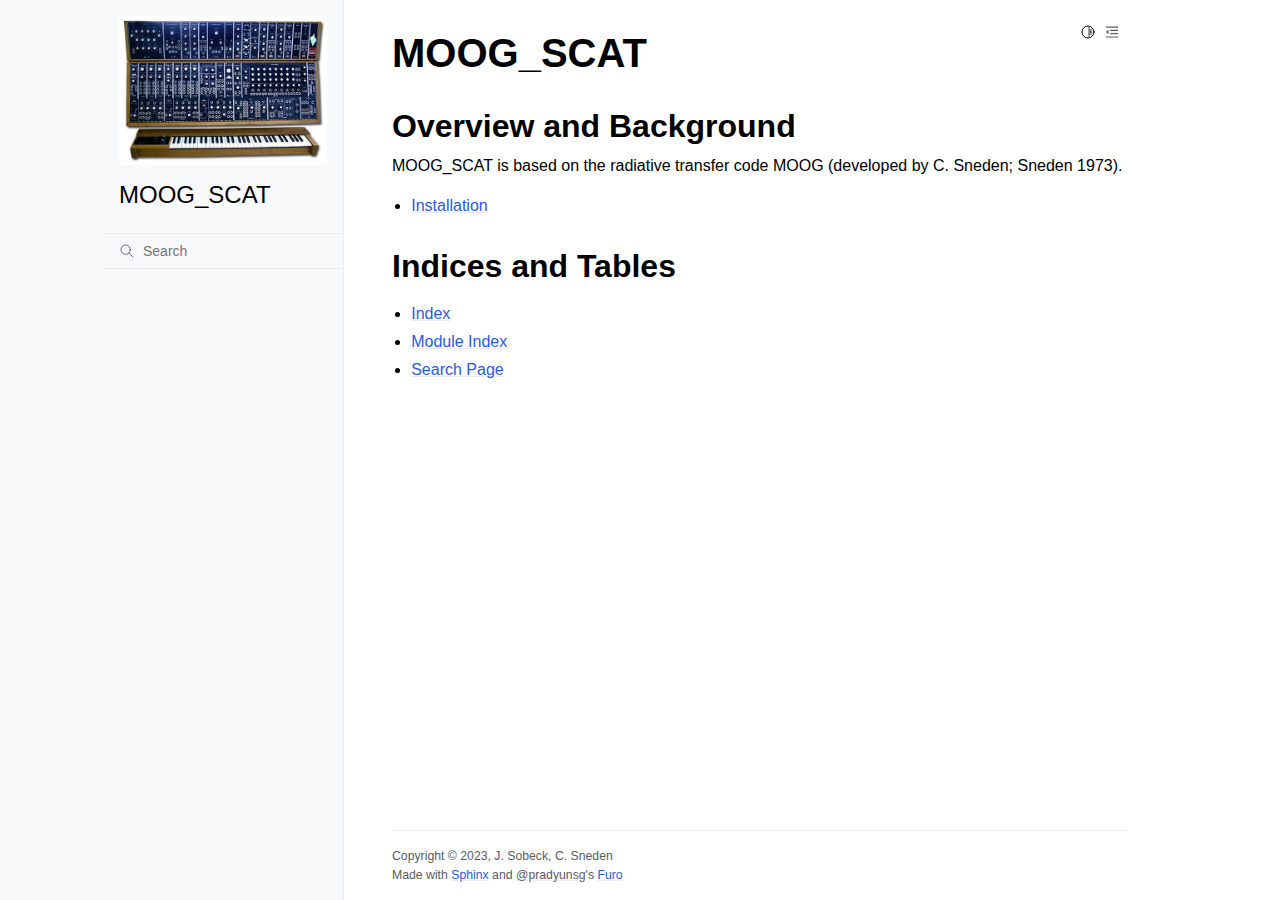
==== docs/_build/html/index.html @ 1efb5474 "upload of initial documentation" ====
<!doctype html>
<html class="no-js" lang="en">
  <head><meta charset="utf-8"/>
    <meta name="viewport" content="width=device-width,initial-scale=1"/>
    <meta name="color-scheme" content="light dark"><meta name="generator" content="Docutils 0.19: https://docutils.sourceforge.io/" />
<link rel="index" title="Index" href="genindex.html" /><link rel="search" title="Search" href="search.html" />

    <link rel="shortcut icon" href="_static/favicon_moog.ico"/><!-- Generated with Sphinx 7.0.1 and Furo 2023.05.20 -->
        <title>MOOG_SCAT</title>
      <link rel="stylesheet" type="text/css" href="_static/pygments.css" />
    <link rel="stylesheet" type="text/css" href="_static/styles/furo.css?digest=e6660623a769aa55fea372102b9bf3151b292993" />
    <link rel="stylesheet" type="text/css" href="_static/styles/furo-extensions.css?digest=30d1aed668e5c3a91c3e3bf6a60b675221979f0e" />
    
    


<style>
  body {
    --color-code-background: #eeffcc;
  --color-code-foreground: black;
  
  }
  @media not print {
    body[data-theme="dark"] {
      --color-code-background: #202020;
  --color-code-foreground: #d0d0d0;
  
    }
    @media (prefers-color-scheme: dark) {
      body:not([data-theme="light"]) {
        --color-code-background: #202020;
  --color-code-foreground: #d0d0d0;
  
      }
    }
  }
</style></head>
  <body>
    
    <script>
      document.body.dataset.theme = localStorage.getItem("theme") || "auto";
    </script>
    

<svg xmlns="http://www.w3.org/2000/svg" style="display: none;">
  <symbol id="svg-toc" viewBox="0 0 24 24">
    <title>Contents</title>
    <svg stroke="currentColor" fill="currentColor" stroke-width="0" viewBox="0 0 1024 1024">
      <path d="M408 442h480c4.4 0 8-3.6 8-8v-56c0-4.4-3.6-8-8-8H408c-4.4 0-8 3.6-8 8v56c0 4.4 3.6 8 8 8zm-8 204c0 4.4 3.6 8 8 8h480c4.4 0 8-3.6 8-8v-56c0-4.4-3.6-8-8-8H408c-4.4 0-8 3.6-8 8v56zm504-486H120c-4.4 0-8 3.6-8 8v56c0 4.4 3.6 8 8 8h784c4.4 0 8-3.6 8-8v-56c0-4.4-3.6-8-8-8zm0 632H120c-4.4 0-8 3.6-8 8v56c0 4.4 3.6 8 8 8h784c4.4 0 8-3.6 8-8v-56c0-4.4-3.6-8-8-8zM115.4 518.9L271.7 642c5.8 4.6 14.4.5 14.4-6.9V388.9c0-7.4-8.5-11.5-14.4-6.9L115.4 505.1a8.74 8.74 0 0 0 0 13.8z"/>
    </svg>
  </symbol>
  <symbol id="svg-menu" viewBox="0 0 24 24">
    <title>Menu</title>
    <svg xmlns="http://www.w3.org/2000/svg" viewBox="0 0 24 24" fill="none" stroke="currentColor"
      stroke-width="2" stroke-linecap="round" stroke-linejoin="round" class="feather-menu">
      <line x1="3" y1="12" x2="21" y2="12"></line>
      <line x1="3" y1="6" x2="21" y2="6"></line>
      <line x1="3" y1="18" x2="21" y2="18"></line>
    </svg>
  </symbol>
  <symbol id="svg-arrow-right" viewBox="0 0 24 24">
    <title>Expand</title>
    <svg xmlns="http://www.w3.org/2000/svg" viewBox="0 0 24 24" fill="none" stroke="currentColor"
      stroke-width="2" stroke-linecap="round" stroke-linejoin="round" class="feather-chevron-right">
      <polyline points="9 18 15 12 9 6"></polyline>
    </svg>
  </symbol>
  <symbol id="svg-sun" viewBox="0 0 24 24">
    <title>Light mode</title>
    <svg xmlns="http://www.w3.org/2000/svg" viewBox="0 0 24 24" fill="none" stroke="currentColor"
      stroke-width="1.5" stroke-linecap="round" stroke-linejoin="round" class="feather-sun">
      <circle cx="12" cy="12" r="5"></circle>
      <line x1="12" y1="1" x2="12" y2="3"></line>
      <line x1="12" y1="21" x2="12" y2="23"></line>
      <line x1="4.22" y1="4.22" x2="5.64" y2="5.64"></line>
      <line x1="18.36" y1="18.36" x2="19.78" y2="19.78"></line>
      <line x1="1" y1="12" x2="3" y2="12"></line>
      <line x1="21" y1="12" x2="23" y2="12"></line>
      <line x1="4.22" y1="19.78" x2="5.64" y2="18.36"></line>
      <line x1="18.36" y1="5.64" x2="19.78" y2="4.22"></line>
    </svg>
  </symbol>
  <symbol id="svg-moon" viewBox="0 0 24 24">
    <title>Dark mode</title>
    <svg xmlns="http://www.w3.org/2000/svg" viewBox="0 0 24 24" fill="none" stroke="currentColor"
      stroke-width="1.5" stroke-linecap="round" stroke-linejoin="round" class="icon-tabler-moon">
      <path stroke="none" d="M0 0h24v24H0z" fill="none" />
      <path d="M12 3c.132 0 .263 0 .393 0a7.5 7.5 0 0 0 7.92 12.446a9 9 0 1 1 -8.313 -12.454z" />
    </svg>
  </symbol>
  <symbol id="svg-sun-half" viewBox="0 0 24 24">
    <title>Auto light/dark mode</title>
    <svg xmlns="http://www.w3.org/2000/svg" viewBox="0 0 24 24" fill="none" stroke="currentColor"
      stroke-width="1.5" stroke-linecap="round" stroke-linejoin="round" class="icon-tabler-shadow">
      <path stroke="none" d="M0 0h24v24H0z" fill="none"/>
      <circle cx="12" cy="12" r="9" />
      <path d="M13 12h5" />
      <path d="M13 15h4" />
      <path d="M13 18h1" />
      <path d="M13 9h4" />
      <path d="M13 6h1" />
    </svg>
  </symbol>
</svg>

<input type="checkbox" class="sidebar-toggle" name="__navigation" id="__navigation">
<input type="checkbox" class="sidebar-toggle" name="__toc" id="__toc">
<label class="overlay sidebar-overlay" for="__navigation">
  <div class="visually-hidden">Hide navigation sidebar</div>
</label>
<label class="overlay toc-overlay" for="__toc">
  <div class="visually-hidden">Hide table of contents sidebar</div>
</label>



<div class="page">
  <header class="mobile-header">
    <div class="header-left">
      <label class="nav-overlay-icon" for="__navigation">
        <div class="visually-hidden">Toggle site navigation sidebar</div>
        <i class="icon"><svg><use href="#svg-menu"></use></svg></i>
      </label>
    </div>
    <div class="header-center">
      <a href="#"><div class="brand">MOOG_SCAT</div></a>
    </div>
    <div class="header-right">
      <div class="theme-toggle-container theme-toggle-header">
        <button class="theme-toggle">
          <div class="visually-hidden">Toggle Light / Dark / Auto color theme</div>
          <svg class="theme-icon-when-auto"><use href="#svg-sun-half"></use></svg>
          <svg class="theme-icon-when-dark"><use href="#svg-moon"></use></svg>
          <svg class="theme-icon-when-light"><use href="#svg-sun"></use></svg>
        </button>
      </div>
      <label class="toc-overlay-icon toc-header-icon" for="__toc">
        <div class="visually-hidden">Toggle table of contents sidebar</div>
        <i class="icon"><svg><use href="#svg-toc"></use></svg></i>
      </label>
    </div>
  </header>
  <aside class="sidebar-drawer">
    <div class="sidebar-container">
      
      <div class="sidebar-sticky"><a class="sidebar-brand" href="#">
  
  <div class="sidebar-logo-container">
    <img class="sidebar-logo" src="_static/moog_image.png" alt="Logo"/>
  </div>
  
  <span class="sidebar-brand-text">MOOG_SCAT</span>
  
</a><form class="sidebar-search-container" method="get" action="search.html" role="search">
  <input class="sidebar-search" placeholder="Search" name="q" aria-label="Search">
  <input type="hidden" name="check_keywords" value="yes">
  <input type="hidden" name="area" value="default">
</form>
<div id="searchbox"></div><div class="sidebar-scroll"><div class="sidebar-tree">
  
</div>
</div>

      </div>
      
    </div>
  </aside>
  <div class="main">
    <div class="content">
      <div class="article-container">
        <a href="#" class="back-to-top muted-link">
          <svg xmlns="http://www.w3.org/2000/svg" viewBox="0 0 24 24">
            <path d="M13 20h-2V8l-5.5 5.5-1.42-1.42L12 4.16l7.92 7.92-1.42 1.42L13 8v12z"></path>
          </svg>
          <span>Back to top</span>
        </a>
        <div class="content-icon-container">
          
<div class="theme-toggle-container theme-toggle-content">
            <button class="theme-toggle">
              <div class="visually-hidden">Toggle Light / Dark / Auto color theme</div>
              <svg class="theme-icon-when-auto"><use href="#svg-sun-half"></use></svg>
              <svg class="theme-icon-when-dark"><use href="#svg-moon"></use></svg>
              <svg class="theme-icon-when-light"><use href="#svg-sun"></use></svg>
            </button>
          </div>
          <label class="toc-overlay-icon toc-content-icon" for="__toc">
            <div class="visually-hidden">Toggle table of contents sidebar</div>
            <i class="icon"><svg><use href="#svg-toc"></use></svg></i>
          </label>
        </div>
        <article role="main">
          <section id="moog-scat">
<h1>MOOG_SCAT<a class="headerlink" href="#moog-scat" title="Permalink to this heading">#</a></h1>
<section id="overview-and-background">
<h2>Overview and Background<a class="headerlink" href="#overview-and-background" title="Permalink to this heading">#</a></h2>
<p>MOOG_SCAT is based on the radiative transfer code MOOG (developed by C. Sneden; Sneden 1973).</p>
<ul class="simple">
<li><p><a class="reference external" href="installation.html">Installation</a></p></li>
</ul>
<div class="toctree-wrapper compound">
</div>
</section>
<section id="indices-and-tables">
<h2>Indices and Tables<a class="headerlink" href="#indices-and-tables" title="Permalink to this heading">#</a></h2>
<ul class="simple">
<li><p><a class="reference internal" href="genindex.html"><span class="std std-ref">Index</span></a></p></li>
<li><p><a class="reference internal" href="py-modindex.html"><span class="std std-ref">Module Index</span></a></p></li>
<li><p><a class="reference internal" href="search.html"><span class="std std-ref">Search Page</span></a></p></li>
</ul>
</section>
</section>

        </article>
      </div>
      <footer>
        
        <div class="related-pages">
          
          
        </div>
        <div class="bottom-of-page">
          <div class="left-details">
            <div class="copyright">
                Copyright &#169; 2023, J. Sobeck, C. Sneden
            </div>
            Made with <a href="https://www.sphinx-doc.org/">Sphinx</a> and <a class="muted-link" href="https://pradyunsg.me">@pradyunsg</a>'s
            
            <a href="https://github.com/pradyunsg/furo">Furo</a>
            
          </div>
          <div class="right-details">
            
          </div>
        </div>
        
      </footer>
    </div>
    <aside class="toc-drawer">
      
      
      <div class="toc-sticky toc-scroll">
        <div class="toc-title-container">
          <span class="toc-title">
            On this page
          </span>
        </div>
        <div class="toc-tree-container">
          <div class="toc-tree">
            <ul>
<li><a class="reference internal" href="#">MOOG_SCAT</a><ul>
<li><a class="reference internal" href="#overview-and-background">Overview and Background</a></li>
<li><a class="reference internal" href="#indices-and-tables">Indices and Tables</a></li>
</ul>
</li>
</ul>

          </div>
        </div>
      </div>
      
      
    </aside>
  </div>
</div><script data-url_root="./" id="documentation_options" src="_static/documentation_options.js"></script>
    <script src="_static/doctools.js"></script>
    <script src="_static/sphinx_highlight.js"></script>
    <script src="_static/scripts/furo.js"></script>
    </body>
</html>
---- docs/_build/html/_static/pygments.css ----
.highlight pre { line-height: 125%; }
.highlight td.linenos .normal { color: inherit; background-color: transparent; padding-left: 5px; padding-right: 5px; }
.highlight span.linenos { color: inherit; background-color: transparent; padding-left: 5px; padding-right: 5px; }
.highlight td.linenos .special { color: #000000; background-color: #ffffc0; padding-left: 5px; padding-right: 5px; }
.highlight span.linenos.special { color: #000000; background-color: #ffffc0; padding-left: 5px; padding-right: 5px; }
.highlight .hll { background-color: #ffffcc }
.highlight { background: #eeffcc; }
.highlight .c { color: #408090; font-style: italic } /* Comment */
.highlight .err { border: 1px solid #FF0000 } /* Error */
.highlight .k { color: #007020; font-weight: bold } /* Keyword */
.highlight .o { color: #666666 } /* Operator */
.highlight .ch { color: #408090; font-style: italic } /* Comment.Hashbang */
.highlight .cm { color: #408090; font-style: italic } /* Comment.Multiline */
.highlight .cp { color: #007020 } /* Comment.Preproc */
.highlight .cpf { color: #408090; font-style: italic } /* Comment.PreprocFile */
.highlight .c1 { color: #408090; font-style: italic } /* Comment.Single */
.highlight .cs { color: #408090; background-color: #fff0f0 } /* Comment.Special */
.highlight .gd { color: #A00000 } /* Generic.Deleted */
.highlight .ge { font-style: italic } /* Generic.Emph */
.highlight .gr { color: #FF0000 } /* Generic.Error */
.highlight .gh { color: #000080; font-weight: bold } /* Generic.Heading */
.highlight .gi { color: #00A000 } /* Generic.Inserted */
.highlight .go { color: #333333 } /* Generic.Output */
.highlight .gp { color: #c65d09; font-weight: bold } /* Generic.Prompt */
.highlight .gs { font-weight: bold } /* Generic.Strong */
.highlight .gu { color: #800080; font-weight: bold } /* Generic.Subheading */
.highlight .gt { color: #0044DD } /* Generic.Traceback */
.highlight .kc { color: #007020; font-weight: bold } /* Keyword.Constant */
.highlight .kd { color: #007020; font-weight: bold } /* Keyword.Declaration */
.highlight .kn { color: #007020; font-weight: bold } /* Keyword.Namespace */
.highlight .kp { color: #007020 } /* Keyword.Pseudo */
.highlight .kr { color: #007020; font-weight: bold } /* Keyword.Reserved */
.highlight .kt { color: #902000 } /* Keyword.Type */
.highlight .m { color: #208050 } /* Literal.Number */
.highlight .s { color: #4070a0 } /* Literal.String */
.highlight .na { color: #4070a0 } /* Name.Attribute */
.highlight .nb { color: #007020 } /* Name.Builtin */
.highlight .nc { color: #0e84b5; font-weight: bold } /* Name.Class */
.highlight .no { color: #60add5 } /* Name.Constant */
.highlight .nd { color: #555555; font-weight: bold } /* Name.Decorator */
.highlight .ni { color: #d55537; font-weight: bold } /* Name.Entity */
.highlight .ne { color: #007020 } /* Name.Exception */
.highlight .nf { color: #06287e } /* Name.Function */
.highlight .nl { color: #002070; font-weight: bold } /* Name.Label */
.highlight .nn { color: #0e84b5; font-weight: bold } /* Name.Namespace */
.highlight .nt { color: #062873; font-weight: bold } /* Name.Tag */
.highlight .nv { color: #bb60d5 } /* Name.Variable */
.highlight .ow { color: #007020; font-weight: bold } /* Operator.Word */
.highlight .w { color: #bbbbbb } /* Text.Whitespace */
.highlight .mb { color: #208050 } /* Literal.Number.Bin */
.highlight .mf { color: #208050 } /* Literal.Number.Float */
.highlight .mh { color: #208050 } /* Literal.Number.Hex */
.highlight .mi { color: #208050 } /* Literal.Number.Integer */
.highlight .mo { color: #208050 } /* Literal.Number.Oct */
.highlight .sa { color: #4070a0 } /* Literal.String.Affix */
.highlight .sb { color: #4070a0 } /* Literal.String.Backtick */
.highlight .sc { color: #4070a0 } /* Literal.String.Char */
.highlight .dl { color: #4070a0 } /* Literal.String.Delimiter */
.highlight .sd { color: #4070a0; font-style: italic } /* Literal.String.Doc */
.highlight .s2 { color: #4070a0 } /* Literal.String.Double */
.highlight .se { color: #4070a0; font-weight: bold } /* Literal.String.Escape */
.highlight .sh { color: #4070a0 } /* Literal.String.Heredoc */
.highlight .si { color: #70a0d0; font-style: italic } /* Literal.String.Interpol */
.highlight .sx { color: #c65d09 } /* Literal.String.Other */
.highlight .sr { color: #235388 } /* Literal.String.Regex */
.highlight .s1 { color: #4070a0 } /* Literal.String.Single */
.highlight .ss { color: #517918 } /* Literal.String.Symbol */
.highlight .bp { color: #007020 } /* Name.Builtin.Pseudo */
.highlight .fm { color: #06287e } /* Name.Function.Magic */
.highlight .vc { color: #bb60d5 } /* Name.Variable.Class */
.highlight .vg { color: #bb60d5 } /* Name.Variable.Global */
.highlight .vi { color: #bb60d5 } /* Name.Variable.Instance */
.highlight .vm { color: #bb60d5 } /* Name.Variable.Magic */
.highlight .il { color: #208050 } /* Literal.Number.Integer.Long */
@media not print {
body[data-theme="dark"] .highlight pre { line-height: 125%; }
body[data-theme="dark"] .highlight td.linenos .normal { color: #aaaaaa; background-color: transparent; padding-left: 5px; padding-right: 5px; }
body[data-theme="dark"] .highlight span.linenos { color: #aaaaaa; background-color: transparent; padding-left: 5px; padding-right: 5px; }
body[data-theme="dark"] .highlight td.linenos .special { color: #000000; background-color: #ffffc0; padding-left: 5px; padding-right: 5px; }
body[data-theme="dark"] .highlight span.linenos.special { color: #000000; background-color: #ffffc0; padding-left: 5px; padding-right: 5px; }
body[data-theme="dark"] .highlight .hll { background-color: #404040 }
body[data-theme="dark"] .highlight { background: #202020; color: #d0d0d0 }
body[data-theme="dark"] .highlight .c { color: #ababab; font-style: italic } /* Comment */
body[data-theme="dark"] .highlight .err { color: #a61717; background-color: #e3d2d2 } /* Error */
body[data-theme="dark"] .highlight .esc { color: #d0d0d0 } /* Escape */
body[data-theme="dark"] .highlight .g { color: #d0d0d0 } /* Generic */
body[data-theme="dark"] .highlight .k { color: #6ebf26; font-weight: bold } /* Keyword */
body[data-theme="dark"] .highlight .l { color: #d0d0d0 } /* Literal */
body[data-theme="dark"] .highlight .n { color: #d0d0d0 } /* Name */
body[data-theme="dark"] .highlight .o { color: #d0d0d0 } /* Operator */
body[data-theme="dark"] .highlight .x { color: #d0d0d0 } /* Other */
body[data-theme="dark"] .highlight .p { color: #d0d0d0 } /* Punctuation */
body[data-theme="dark"] .highlight .ch { color: #ababab; font-style: italic } /* Comment.Hashbang */
body[data-theme="dark"] .highlight .cm { color: #ababab; font-style: italic } /* Comment.Multiline */
body[data-theme="dark"] .highlight .cp { color: #ff3a3a; font-weight: bold } /* Comment.Preproc */
body[data-theme="dark"] .highlight .cpf { color: #ababab; font-style: italic } /* Comment.PreprocFile */
body[data-theme="dark"] .highlight .c1 { color: #ababab; font-style: italic } /* Comment.Single */
body[data-theme="dark"] .highlight .cs { color: #e50808; font-weight: bold; background-color: #520000 } /* Comment.Special */
body[data-theme="dark"] .highlight .gd { color: #d22323 } /* Generic.Deleted */
body[data-theme="dark"] .highlight .ge { color: #d0d0d0; font-style: italic } /* Generic.Emph */
body[data-theme="dark"] .highlight .gr { color: #d22323 } /* Generic.Error */
body[data-theme="dark"] .highlight .gh { color: #ffffff; font-weight: bold } /* Generic.Heading */
body[data-theme="dark"] .highlight .gi { color: #589819 } /* Generic.Inserted */
body[data-theme="dark"] .highlight .go { color: #cccccc } /* Generic.Output */
body[data-theme="dark"] .highlight .gp { color: #aaaaaa } /* Generic.Prompt */
body[data-theme="dark"] .highlight .gs { color: #d0d0d0; font-weight: bold } /* Generic.Strong */
body[data-theme="dark"] .highlight .gu { color: #ffffff; text-decoration: underline } /* Generic.Subheading */
body[data-theme="dark"] .highlight .gt { color: #d22323 } /* Generic.Traceback */
body[data-theme="dark"] .highlight .kc { color: #6ebf26; font-weight: bold } /* Keyword.Constant */
body[data-theme="dark"] .highlight .kd { color: #6ebf26; font-weight: bold } /* Keyword.Declaration */
body[data-theme="dark"] .highlight .kn { color: #6ebf26; font-weight: bold } /* Keyword.Namespace */
body[data-theme="dark"] .highlight .kp { color: #6ebf26 } /* Keyword.Pseudo */
body[data-theme="dark"] .highlight .kr { color: #6ebf26; font-weight: bold } /* Keyword.Reserved */
body[data-theme="dark"] .highlight .kt { color: #6ebf26; font-weight: bold } /* Keyword.Type */
body[data-theme="dark"] .highlight .ld { color: #d0d0d0 } /* Literal.Date */
body[data-theme="dark"] .highlight .m { color: #51b2fd } /* Literal.Number */
body[data-theme="dark"] .highlight .s { color: #ed9d13 } /* Literal.String */
body[data-theme="dark"] .highlight .na { color: #bbbbbb } /* Name.Attribute */
body[data-theme="dark"] .highlight .nb { color: #2fbccd } /* Name.Builtin */
body[data-theme="dark"] .highlight .nc { color: #71adff; text-decoration: underline } /* Name.Class */
body[data-theme="dark"] .highlight .no { color: #40ffff } /* Name.Constant */
body[data-theme="dark"] .highlight .nd { color: #ffa500 } /* Name.Decorator */
body[data-theme="dark"] .highlight .ni { color: #d0d0d0 } /* Name.Entity */
body[data-theme="dark"] .highlight .ne { color: #bbbbbb } /* Name.Exception */
body[data-theme="dark"] .highlight .nf { color: #71adff } /* Name.Function */
body[data-theme="dark"] .highlight .nl { color: #d0d0d0 } /* Name.Label */
body[data-theme="dark"] .highlight .nn { color: #71adff; text-decoration: underline } /* Name.Namespace */
body[data-theme="dark"] .highlight .nx { color: #d0d0d0 } /* Name.Other */
body[data-theme="dark"] .highlight .py { color: #d0d0d0 } /* Name.Property */
body[data-theme="dark"] .highlight .nt { color: #6ebf26; font-weight: bold } /* Name.Tag */
body[data-theme="dark"] .highlight .nv { color: #40ffff } /* Name.Variable */
body[data-theme="dark"] .highlight .ow { color: #6ebf26; font-weight: bold } /* Operator.Word */
body[data-theme="dark"] .highlight .pm { color: #d0d0d0 } /* Punctuation.Marker */
body[data-theme="dark"] .highlight .w { color: #666666 } /* Text.Whitespace */
body[data-theme="dark"] .highlight .mb { color: #51b2fd } /* Literal.Number.Bin */
body[data-theme="dark"] .highlight .mf { color: #51b2fd } /* Literal.Number.Float */
body[data-theme="dark"] .highlight .mh { color: #51b2fd } /* Literal.Number.Hex */
body[data-theme="dark"] .highlight .mi { color: #51b2fd } /* Literal.Number.Integer */
body[data-theme="dark"] .highlight .mo { color: #51b2fd } /* Literal.Number.Oct */
body[data-theme="dark"] .highlight .sa { color: #ed9d13 } /* Literal.String.Affix */
body[data-theme="dark"] .highlight .sb { color: #ed9d13 } /* Literal.String.Backtick */
body[data-theme="dark"] .highlight .sc { color: #ed9d13 } /* Literal.String.Char */
body[data-theme="dark"] .highlight .dl { color: #ed9d13 } /* Literal.String.Delimiter */
body[data-theme="dark"] .highlight .sd { color: #ed9d13 } /* Literal.String.Doc */
body[data-theme="dark"] .highlight .s2 { color: #ed9d13 } /* Literal.String.Double */
body[data-theme="dark"] .highlight .se { color: #ed9d13 } /* Literal.String.Escape */
body[data-theme="dark"] .highlight .sh { color: #ed9d13 } /* Literal.String.Heredoc */
body[data-theme="dark"] .highlight .si { color: #ed9d13 } /* Literal.String.Interpol */
body[data-theme="dark"] .highlight .sx { color: #ffa500 } /* Literal.String.Other */
body[data-theme="dark"] .highlight .sr { color: #ed9d13 } /* Literal.String.Regex */
body[data-theme="dark"] .highlight .s1 { color: #ed9d13 } /* Literal.String.Single */
body[data-theme="dark"] .highlight .ss { color: #ed9d13 } /* Literal.String.Symbol */
body[data-theme="dark"] .highlight .bp { color: #2fbccd } /* Name.Builtin.Pseudo */
body[data-theme="dark"] .highlight .fm { color: #71adff } /* Name.Function.Magic */
body[data-theme="dark"] .highlight .vc { color: #40ffff } /* Name.Variable.Class */
body[data-theme="dark"] .highlight .vg { color: #40ffff } /* Name.Variable.Global */
body[data-theme="dark"] .highlight .vi { color: #40ffff } /* Name.Variable.Instance */
body[data-theme="dark"] .highlight .vm { color: #40ffff } /* Name.Variable.Magic */
body[data-theme="dark"] .highlight .il { color: #51b2fd } /* Literal.Number.Integer.Long */
@media (prefers-color-scheme: dark) {
body:not([data-theme="light"]) .highlight pre { line-height: 125%; }
body:not([data-theme="light"]) .highlight td.linenos .normal { color: #aaaaaa; background-color: transparent; padding-left: 5px; padding-right: 5px; }
body:not([data-theme="light"]) .highlight span.linenos { color: #aaaaaa; background-color: transparent; padding-left: 5px; padding-right: 5px; }
body:not([data-theme="light"]) .highlight td.linenos .special { color: #000000; background-color: #ffffc0; padding-left: 5px; padding-right: 5px; }
body:not([data-theme="light"]) .highlight span.linenos.special { color: #000000; background-color: #ffffc0; padding-left: 5px; padding-right: 5px; }
body:not([data-theme="light"]) .highlight .hll { background-color: #404040 }
body:not([data-theme="light"]) .highlight { background: #202020; color: #d0d0d0 }
body:not([data-theme="light"]) .highlight .c { color: #ababab; font-style: italic } /* Comment */
body:not([data-theme="light"]) .highlight .err { color: #a61717; background-color: #e3d2d2 } /* Error */
body:not([data-theme="light"]) .highlight .esc { color: #d0d0d0 } /* Escape */
body:not([data-theme="light"]) .highlight .g { color: #d0d0d0 } /* Generic */
body:not([data-theme="light"]) .highlight .k { color: #6ebf26; font-weight: bold } /* Keyword */
body:not([data-theme="light"]) .highlight .l { color: #d0d0d0 } /* Literal */
body:not([data-theme="light"]) .highlight .n { color: #d0d0d0 } /* Name */
body:not([data-theme="light"]) .highlight .o { color: #d0d0d0 } /* Operator */
body:not([data-theme="light"]) .highlight .x { color: #d0d0d0 } /* Other */
body:not([data-theme="light"]) .highlight .p { color: #d0d0d0 } /* Punctuation */
body:not([data-theme="light"]) .highlight .ch { color: #ababab; font-style: italic } /* Comment.Hashbang */
body:not([data-theme="light"]) .highlight .cm { color: #ababab; font-style: italic } /* Comment.Multiline */
body:not([data-theme="light"]) .highlight .cp { color: #ff3a3a; font-weight: bold } /* Comment.Preproc */
body:not([data-theme="light"]) .highlight .cpf { color: #ababab; font-style: italic } /* Comment.PreprocFile */
body:not([data-theme="light"]) .highlight .c1 { color: #ababab; font-style: italic } /* Comment.Single */
body:not([data-theme="light"]) .highlight .cs { color: #e50808; font-weight: bold; background-color: #520000 } /* Comment.Special */
body:not([data-theme="light"]) .highlight .gd { color: #d22323 } /* Generic.Deleted */
body:not([data-theme="light"]) .highlight .ge { color: #d0d0d0; font-style: italic } /* Generic.Emph */
body:not([data-theme="light"]) .highlight .gr { color: #d22323 } /* Generic.Error */
body:not([data-theme="light"]) .highlight .gh { color: #ffffff; font-weight: bold } /* Generic.Heading */
body:not([data-theme="light"]) .highlight .gi { color: #589819 } /* Generic.Inserted */
body:not([data-theme="light"]) .highlight .go { color: #cccccc } /* Generic.Output */
body:not([data-theme="light"]) .highlight .gp { color: #aaaaaa } /* Generic.Prompt */
body:not([data-theme="light"]) .highlight .gs { color: #d0d0d0; font-weight: bold } /* Generic.Strong */
body:not([data-theme="light"]) .highlight .gu { color: #ffffff; text-decoration: underline } /* Generic.Subheading */
body:not([data-theme="light"]) .highlight .gt { color: #d22323 } /* Generic.Traceback */
body:not([data-theme="light"]) .highlight .kc { color: #6ebf26; font-weight: bold } /* Keyword.Constant */
body:not([data-theme="light"]) .highlight .kd { color: #6ebf26; font-weight: bold } /* Keyword.Declaration */
body:not([data-theme="light"]) .highlight .kn { color: #6ebf26; font-weight: bold } /* Keyword.Namespace */
body:not([data-theme="light"]) .highlight .kp { color: #6ebf26 } /* Keyword.Pseudo */
body:not([data-theme="light"]) .highlight .kr { color: #6ebf26; font-weight: bold } /* Keyword.Reserved */
body:not([data-theme="light"]) .highlight .kt { color: #6ebf26; font-weight: bold } /* Keyword.Type */
body:not([data-theme="light"]) .highlight .ld { color: #d0d0d0 } /* Literal.Date */
body:not([data-theme="light"]) .highlight .m { color: #51b2fd } /* Literal.Number */
body:not([data-theme="light"]) .highlight .s { color: #ed9d13 } /* Literal.String */
body:not([data-theme="light"]) .highlight .na { color: #bbbbbb } /* Name.Attribute */
body:not([data-theme="light"]) .highlight .nb { color: #2fbccd } /* Name.Builtin */
body:not([data-theme="light"]) .highlight .nc { color: #71adff; text-decoration: underline } /* Name.Class */
body:not([data-theme="light"]) .highlight .no { color: #40ffff } /* Name.Constant */
body:not([data-theme="light"]) .highlight .nd { color: #ffa500 } /* Name.Decorator */
body:not([data-theme="light"]) .highlight .ni { color: #d0d0d0 } /* Name.Entity */
body:not([data-theme="light"]) .highlight .ne { color: #bbbbbb } /* Name.Exception */
body:not([data-theme="light"]) .highlight .nf { color: #71adff } /* Name.Function */
body:not([data-theme="light"]) .highlight .nl { color: #d0d0d0 } /* Name.Label */
body:not([data-theme="light"]) .highlight .nn { color: #71adff; text-decoration: underline } /* Name.Namespace */
body:not([data-theme="light"]) .highlight .nx { color: #d0d0d0 } /* Name.Other */
body:not([data-theme="light"]) .highlight .py { color: #d0d0d0 } /* Name.Property */
body:not([data-theme="light"]) .highlight .nt { color: #6ebf26; font-weight: bold } /* Name.Tag */
body:not([data-theme="light"]) .highlight .nv { color: #40ffff } /* Name.Variable */
body:not([data-theme="light"]) .highlight .ow { color: #6ebf26; font-weight: bold } /* Operator.Word */
body:not([data-theme="light"]) .highlight .pm { color: #d0d0d0 } /* Punctuation.Marker */
body:not([data-theme="light"]) .highlight .w { color: #666666 } /* Text.Whitespace */
body:not([data-theme="light"]) .highlight .mb { color: #51b2fd } /* Literal.Number.Bin */
body:not([data-theme="light"]) .highlight .mf { color: #51b2fd } /* Literal.Number.Float */
body:not([data-theme="light"]) .highlight .mh { color: #51b2fd } /* Literal.Number.Hex */
body:not([data-theme="light"]) .highlight .mi { color: #51b2fd } /* Literal.Number.Integer */
body:not([data-theme="light"]) .highlight .mo { color: #51b2fd } /* Literal.Number.Oct */
body:not([data-theme="light"]) .highlight .sa { color: #ed9d13 } /* Literal.String.Affix */
body:not([data-theme="light"]) .highlight .sb { color: #ed9d13 } /* Literal.String.Backtick */
body:not([data-theme="light"]) .highlight .sc { color: #ed9d13 } /* Literal.String.Char */
body:not([data-theme="light"]) .highlight .dl { color: #ed9d13 } /* Literal.String.Delimiter */
body:not([data-theme="light"]) .highlight .sd { color: #ed9d13 } /* Literal.String.Doc */
body:not([data-theme="light"]) .highlight .s2 { color: #ed9d13 } /* Literal.String.Double */
body:not([data-theme="light"]) .highlight .se { color: #ed9d13 } /* Literal.String.Escape */
body:not([data-theme="light"]) .highlight .sh { color: #ed9d13 } /* Literal.String.Heredoc */
body:not([data-theme="light"]) .highlight .si { color: #ed9d13 } /* Literal.String.Interpol */
body:not([data-theme="light"]) .highlight .sx { color: #ffa500 } /* Literal.String.Other */
body:not([data-theme="light"]) .highlight .sr { color: #ed9d13 } /* Literal.String.Regex */
body:not([data-theme="light"]) .highlight .s1 { color: #ed9d13 } /* Literal.String.Single */
body:not([data-theme="light"]) .highlight .ss { color: #ed9d13 } /* Literal.String.Symbol */
body:not([data-theme="light"]) .highlight .bp { color: #2fbccd } /* Name.Builtin.Pseudo */
body:not([data-theme="light"]) .highlight .fm { color: #71adff } /* Name.Function.Magic */
body:not([data-theme="light"]) .highlight .vc { color: #40ffff } /* Name.Variable.Class */
body:not([data-theme="light"]) .highlight .vg { color: #40ffff } /* Name.Variable.Global */
body:not([data-theme="light"]) .highlight .vi { color: #40ffff } /* Name.Variable.Instance */
body:not([data-theme="light"]) .highlight .vm { color: #40ffff } /* Name.Variable.Magic */
body:not([data-theme="light"]) .highlight .il { color: #51b2fd } /* Literal.Number.Integer.Long */
}
}
---- docs/_build/html/_static/styles/furo.css ----
/*! normalize.css v8.0.1 | MIT License | github.com/necolas/normalize.css */html{-webkit-text-size-adjust:100%;line-height:1.15}body{margin:0}main{display:block}h1{font-size:2em;margin:.67em 0}hr{box-sizing:content-box;height:0;overflow:visible}pre{font-family:monospace,monospace;font-size:1em}a{background-color:transparent}abbr[title]{border-bottom:none;text-decoration:underline;text-decoration:underline dotted}b,strong{font-weight:bolder}code,kbd,samp{font-family:monospace,monospace;font-size:1em}sub,sup{font-size:75%;line-height:0;position:relative;vertical-align:baseline}sub{bottom:-.25em}sup{top:-.5em}img{border-style:none}button,input,optgroup,select,textarea{font-family:inherit;font-size:100%;line-height:1.15;margin:0}button,input{overflow:visible}button,select{text-transform:none}[type=button],[type=reset],[type=submit],button{-webkit-appearance:button}[type=button]::-moz-focus-inner,[type=reset]::-moz-focus-inner,[type=submit]::-moz-focus-inner,button::-moz-focus-inner{border-style:none;padding:0}[type=button]:-moz-focusring,[type=reset]:-moz-focusring,[type=submit]:-moz-focusring,button:-moz-focusring{outline:1px dotted ButtonText}fieldset{padding:.35em .75em .625em}legend{box-sizing:border-box;color:inherit;display:table;max-width:100%;padding:0;white-space:normal}progress{vertical-align:baseline}textarea{overflow:auto}[type=checkbox],[type=radio]{box-sizing:border-box;padding:0}[type=number]::-webkit-inner-spin-button,[type=number]::-webkit-outer-spin-button{height:auto}[type=search]{-webkit-appearance:textfield;outline-offset:-2px}[type=search]::-webkit-search-decoration{-webkit-appearance:none}::-webkit-file-upload-button{-webkit-appearance:button;font:inherit}details{display:block}summary{display:list-item}[hidden],template{display:none}@media print{.content-icon-container,.headerlink,.mobile-header,.related-pages{display:none!important}.highlight{border:.1pt solid var(--color-foreground-border)}a,blockquote,dl,ol,pre,table,ul{page-break-inside:avoid}caption,figure,h1,h2,h3,h4,h5,h6,img{page-break-after:avoid;page-break-inside:avoid}dl,ol,ul{page-break-before:avoid}}.visually-hidden{clip:rect(0,0,0,0)!important;border:0!important;height:1px!important;margin:-1px!important;overflow:hidden!important;padding:0!important;position:absolute!important;white-space:nowrap!important;width:1px!important}:-moz-focusring{outline:auto}body{--font-stack:-apple-system,BlinkMacSystemFont,Segoe UI,Helvetica,Arial,sans-serif,Apple Color Emoji,Segoe UI Emoji;--font-stack--monospace:"SFMono-Regular",Menlo,Consolas,Monaco,Liberation Mono,Lucida Console,monospace;--font-size--normal:100%;--font-size--small:87.5%;--font-size--small--2:81.25%;--font-size--small--3:75%;--font-size--small--4:62.5%;--sidebar-caption-font-size:var(--font-size--small--2);--sidebar-item-font-size:var(--font-size--small);--sidebar-search-input-font-size:var(--font-size--small);--toc-font-size:var(--font-size--small--3);--toc-font-size--mobile:var(--font-size--normal);--toc-title-font-size:var(--font-size--small--4);--admonition-font-size:0.8125rem;--admonition-title-font-size:0.8125rem;--code-font-size:var(--font-size--small--2);--api-font-size:var(--font-size--small);--header-height:calc(var(--sidebar-item-line-height) + var(--sidebar-item-spacing-vertical)*4);--header-padding:0.5rem;--sidebar-tree-space-above:1.5rem;--sidebar-caption-space-above:1rem;--sidebar-item-line-height:1rem;--sidebar-item-spacing-vertical:0.5rem;--sidebar-item-spacing-horizontal:1rem;--sidebar-item-height:calc(var(--sidebar-item-line-height) + var(--sidebar-item-spacing-vertical)*2);--sidebar-expander-width:var(--sidebar-item-height);--sidebar-search-space-above:0.5rem;--sidebar-search-input-spacing-vertical:0.5rem;--sidebar-search-input-spacing-horizontal:0.5rem;--sidebar-search-input-height:1rem;--sidebar-search-icon-size:var(--sidebar-search-input-height);--toc-title-padding:0.25rem 0;--toc-spacing-vertical:1.5rem;--toc-spacing-horizontal:1.5rem;--toc-item-spacing-vertical:0.4rem;--toc-item-spacing-horizontal:1rem;--icon-search:url('data:image/svg+xml;charset=utf-8,<svg xmlns="http://www.w3.org/2000/svg" viewBox="0 0 24 24" stroke-width="1.5" stroke="currentColor" fill="none" stroke-linecap="round" stroke-linejoin="round"><path d="M0 0h24v24H0z" stroke="none"/><circle cx="10" cy="10" r="7"/><path d="m21 21-6-6"/></svg>');--icon-pencil:url('data:image/svg+xml;charset=utf-8,<svg xmlns="http://www.w3.org/2000/svg" viewBox="0 0 24 24"><path d="M20.71 7.04c.39-.39.39-1.04 0-1.41l-2.34-2.34c-.37-.39-1.02-.39-1.41 0l-1.84 1.83 3.75 3.75M3 17.25V21h3.75L17.81 9.93l-3.75-3.75L3 17.25z"/></svg>');--icon-abstract:url('data:image/svg+xml;charset=utf-8,<svg xmlns="http://www.w3.org/2000/svg" viewBox="0 0 24 24"><path d="M4 5h16v2H4V5m0 4h16v2H4V9m0 4h16v2H4v-2m0 4h10v2H4v-2z"/></svg>');--icon-info:url('data:image/svg+xml;charset=utf-8,<svg xmlns="http://www.w3.org/2000/svg" viewBox="0 0 24 24"><path d="M13 9h-2V7h2m0 10h-2v-6h2m-1-9A10 10 0 0 0 2 12a10 10 0 0 0 10 10 10 10 0 0 0 10-10A10 10 0 0 0 12 2z"/></svg>');--icon-flame:url('data:image/svg+xml;charset=utf-8,<svg xmlns="http://www.w3.org/2000/svg" viewBox="0 0 24 24"><path d="M17.55 11.2c-.23-.3-.5-.56-.76-.82-.65-.6-1.4-1.03-2.03-1.66C13.3 7.26 13 4.85 13.91 3c-.91.23-1.75.75-2.45 1.32-2.54 2.08-3.54 5.75-2.34 8.9.04.1.08.2.08.33 0 .22-.15.42-.35.5-.22.1-.46.04-.64-.12a.83.83 0 0 1-.15-.17c-1.1-1.43-1.28-3.48-.53-5.12C5.89 10 5 12.3 5.14 14.47c.04.5.1 1 .27 1.5.14.6.4 1.2.72 1.73 1.04 1.73 2.87 2.97 4.84 3.22 2.1.27 4.35-.12 5.96-1.6 1.8-1.66 2.45-4.32 1.5-6.6l-.13-.26c-.2-.46-.47-.87-.8-1.25l.05-.01m-3.1 6.3c-.28.24-.73.5-1.08.6-1.1.4-2.2-.16-2.87-.82 1.19-.28 1.89-1.16 2.09-2.05.17-.8-.14-1.46-.27-2.23-.12-.74-.1-1.37.18-2.06.17.38.37.76.6 1.06.76 1 1.95 1.44 2.2 2.8.04.14.06.28.06.43.03.82-.32 1.72-.92 2.27h.01z"/></svg>');--icon-question:url('data:image/svg+xml;charset=utf-8,<svg xmlns="http://www.w3.org/2000/svg" viewBox="0 0 24 24"><path d="m15.07 11.25-.9.92C13.45 12.89 13 13.5 13 15h-2v-.5c0-1.11.45-2.11 1.17-2.83l1.24-1.26c.37-.36.59-.86.59-1.41a2 2 0 0 0-2-2 2 2 0 0 0-2 2H8a4 4 0 0 1 4-4 4 4 0 0 1 4 4 3.2 3.2 0 0 1-.93 2.25M13 19h-2v-2h2M12 2A10 10 0 0 0 2 12a10 10 0 0 0 10 10 10 10 0 0 0 10-10c0-5.53-4.5-10-10-10z"/></svg>');--icon-warning:url('data:image/svg+xml;charset=utf-8,<svg xmlns="http://www.w3.org/2000/svg" viewBox="0 0 24 24"><path d="M13 14h-2v-4h2m0 8h-2v-2h2M1 21h22L12 2 1 21z"/></svg>');--icon-failure:url('data:image/svg+xml;charset=utf-8,<svg xmlns="http://www.w3.org/2000/svg" viewBox="0 0 24 24"><path d="M12 2c5.53 0 10 4.47 10 10s-4.47 10-10 10S2 17.53 2 12 6.47 2 12 2m3.59 5L12 10.59 8.41 7 7 8.41 10.59 12 7 15.59 8.41 17 12 13.41 15.59 17 17 15.59 13.41 12 17 8.41 15.59 7z"/></svg>');--icon-spark:url('data:image/svg+xml;charset=utf-8,<svg xmlns="http://www.w3.org/2000/svg" viewBox="0 0 24 24"><path d="m11.5 20 4.86-9.73H13V4l-5 9.73h3.5V20M12 2c2.75 0 5.1 1 7.05 2.95C21 6.9 22 9.25 22 12s-1 5.1-2.95 7.05C17.1 21 14.75 22 12 22s-5.1-1-7.05-2.95C3 17.1 2 14.75 2 12s1-5.1 2.95-7.05C6.9 3 9.25 2 12 2z"/></svg>');--color-admonition-title--caution:#ff9100;--color-admonition-title-background--caution:rgba(255,145,0,.2);--color-admonition-title--warning:#ff9100;--color-admonition-title-background--warning:rgba(255,145,0,.2);--color-admonition-title--danger:#ff5252;--color-admonition-title-background--danger:rgba(255,82,82,.2);--color-admonition-title--attention:#ff5252;--color-admonition-title-background--attention:rgba(255,82,82,.2);--color-admonition-title--error:#ff5252;--color-admonition-title-background--error:rgba(255,82,82,.2);--color-admonition-title--hint:#00c852;--color-admonition-title-background--hint:rgba(0,200,82,.2);--color-admonition-title--tip:#00c852;--color-admonition-title-background--tip:rgba(0,200,82,.2);--color-admonition-title--important:#00bfa5;--color-admonition-title-background--important:rgba(0,191,165,.2);--color-admonition-title--note:#00b0ff;--color-admonition-title-background--note:rgba(0,176,255,.2);--color-admonition-title--seealso:#448aff;--color-admonition-title-background--seealso:rgba(68,138,255,.2);--color-admonition-title--admonition-todo:grey;--color-admonition-title-background--admonition-todo:hsla(0,0%,50%,.2);--color-admonition-title:#651fff;--color-admonition-title-background:rgba(101,31,255,.2);--icon-admonition-default:var(--icon-abstract);--color-topic-title:#14b8a6;--color-topic-title-background:rgba(20,184,166,.2);--icon-topic-default:var(--icon-pencil);--color-problematic:#b30000;--color-foreground-primary:#000;--color-foreground-secondary:#5a5c63;--color-foreground-muted:#646776;--color-foreground-border:#878787;--color-background-primary:#fff;--color-background-secondary:#f8f9fb;--color-background-hover:#efeff4;--color-background-hover--transparent:#efeff400;--color-background-border:#eeebee;--color-background-item:#ccc;--color-announcement-background:#000000dd;--color-announcement-text:#eeebee;--color-brand-primary:#2962ff;--color-brand-content:#2a5adf;--color-api-background:var(--color-background-hover--transparent);--color-api-background-hover:var(--color-background-hover);--color-api-overall:var(--color-foreground-secondary);--color-api-name:var(--color-problematic);--color-api-pre-name:var(--color-problematic);--color-api-paren:var(--color-foreground-secondary);--color-api-keyword:var(--color-foreground-primary);--color-highlight-on-target:#ffc;--color-inline-code-background:var(--color-background-secondary);--color-highlighted-background:#def;--color-highlighted-text:var(--color-foreground-primary);--color-guilabel-background:#ddeeff80;--color-guilabel-border:#bedaf580;--color-guilabel-text:var(--color-foreground-primary);--color-admonition-background:transparent;--color-table-header-background:var(--color-background-secondary);--color-table-border:var(--color-background-border);--color-card-border:var(--color-background-secondary);--color-card-background:transparent;--color-card-marginals-background:var(--color-background-secondary);--color-header-background:var(--color-background-primary);--color-header-border:var(--color-background-border);--color-header-text:var(--color-foreground-primary);--color-sidebar-background:var(--color-background-secondary);--color-sidebar-background-border:var(--color-background-border);--color-sidebar-brand-text:var(--color-foreground-primary);--color-sidebar-caption-text:var(--color-foreground-muted);--color-sidebar-link-text:var(--color-foreground-secondary);--color-sidebar-link-text--top-level:var(--color-brand-primary);--color-sidebar-item-background:var(--color-sidebar-background);--color-sidebar-item-background--current:var( --color-sidebar-item-background );--color-sidebar-item-background--hover:linear-gradient(90deg,var(--color-background-hover--transparent) 0%,var(--color-background-hover) var(--sidebar-item-spacing-horizontal),var(--color-background-hover) 100%);--color-sidebar-item-expander-background:transparent;--color-sidebar-item-expander-background--hover:var( --color-background-hover );--color-sidebar-search-text:var(--color-foreground-primary);--color-sidebar-search-background:var(--color-background-secondary);--color-sidebar-search-background--focus:var(--color-background-primary);--color-sidebar-search-border:var(--color-background-border);--color-sidebar-search-icon:var(--color-foreground-muted);--color-toc-background:var(--color-background-primary);--color-toc-title-text:var(--color-foreground-muted);--color-toc-item-text:var(--color-foreground-secondary);--color-toc-item-text--hover:var(--color-foreground-primary);--color-toc-item-text--active:var(--color-brand-primary);--color-content-foreground:var(--color-foreground-primary);--color-content-background:transparent;--color-link:var(--color-brand-content);--color-link--hover:var(--color-brand-content);--color-link-underline:var(--color-background-border);--color-link-underline--hover:var(--color-foreground-border)}.only-light{display:block!important}html body .only-dark{display:none!important}@media not print{body[data-theme=dark]{--color-problematic:#ee5151;--color-foreground-primary:#ffffffcc;--color-foreground-secondary:#9ca0a5;--color-foreground-muted:#81868d;--color-foreground-border:#666;--color-background-primary:#131416;--color-background-secondary:#1a1c1e;--color-background-hover:#1e2124;--color-background-hover--transparent:#1e212400;--color-background-border:#303335;--color-background-item:#444;--color-announcement-background:#000000dd;--color-announcement-text:#eeebee;--color-brand-primary:#2b8cee;--color-brand-content:#368ce2;--color-highlighted-background:#083563;--color-guilabel-background:#08356380;--color-guilabel-border:#13395f80;--color-api-keyword:var(--color-foreground-secondary);--color-highlight-on-target:#330;--color-admonition-background:#18181a;--color-card-border:var(--color-background-secondary);--color-card-background:#18181a;--color-card-marginals-background:var(--color-background-hover)}html body[data-theme=dark] .only-light{display:none!important}body[data-theme=dark] .only-dark{display:block!important}@media(prefers-color-scheme:dark){body:not([data-theme=light]){--color-problematic:#ee5151;--color-foreground-primary:#ffffffcc;--color-foreground-secondary:#9ca0a5;--color-foreground-muted:#81868d;--color-foreground-border:#666;--color-background-primary:#131416;--color-background-secondary:#1a1c1e;--color-background-hover:#1e2124;--color-background-hover--transparent:#1e212400;--color-background-border:#303335;--color-background-item:#444;--color-announcement-background:#000000dd;--color-announcement-text:#eeebee;--color-brand-primary:#2b8cee;--color-brand-content:#368ce2;--color-highlighted-background:#083563;--color-guilabel-background:#08356380;--color-guilabel-border:#13395f80;--color-api-keyword:var(--color-foreground-secondary);--color-highlight-on-target:#330;--color-admonition-background:#18181a;--color-card-border:var(--color-background-secondary);--color-card-background:#18181a;--color-card-marginals-background:var(--color-background-hover)}html body:not([data-theme=light]) .only-light{display:none!important}body:not([data-theme=light]) .only-dark{display:block!important}}}body[data-theme=auto] .theme-toggle svg.theme-icon-when-auto,body[data-theme=dark] .theme-toggle svg.theme-icon-when-dark,body[data-theme=light] .theme-toggle svg.theme-icon-when-light{display:block}body{font-family:var(--font-stack)}code,kbd,pre,samp{font-family:var(--font-stack--monospace)}body{-webkit-font-smoothing:antialiased;-moz-osx-font-smoothing:grayscale}article{line-height:1.5}h1,h2,h3,h4,h5,h6{border-radius:.5rem;font-weight:700;line-height:1.25;margin:.5rem -.5rem;padding-left:.5rem;padding-right:.5rem}h1+p,h2+p,h3+p,h4+p,h5+p,h6+p{margin-top:0}h1{font-size:2.5em;margin-bottom:1rem}h1,h2{margin-top:1.75rem}h2{font-size:2em}h3{font-size:1.5em}h4{font-size:1.25em}h5{font-size:1.125em}h6{font-size:1em}small{font-size:80%;opacity:75%}p{margin-bottom:.75rem;margin-top:.5rem}hr.docutils{background-color:var(--color-background-border);border:0;height:1px;margin:2rem 0;padding:0}.centered{text-align:center}a{color:var(--color-link);text-decoration:underline;text-decoration-color:var(--color-link-underline)}a:hover{color:var(--color-link--hover);text-decoration-color:var(--color-link-underline--hover)}a.muted-link{color:inherit}a.muted-link:hover{color:var(--color-link);text-decoration-color:var(--color-link-underline--hover)}html{overflow-x:hidden;overflow-y:scroll;scroll-behavior:smooth}.sidebar-scroll,.toc-scroll,article[role=main] *{scrollbar-color:var(--color-foreground-border) transparent;scrollbar-width:thin}.sidebar-scroll::-webkit-scrollbar,.toc-scroll::-webkit-scrollbar,article[role=main] ::-webkit-scrollbar{height:.25rem;width:.25rem}.sidebar-scroll::-webkit-scrollbar-thumb,.toc-scroll::-webkit-scrollbar-thumb,article[role=main] ::-webkit-scrollbar-thumb{background-color:var(--color-foreground-border);border-radius:.125rem}body,html{background:var(--color-background-primary);color:var(--color-foreground-primary);height:100%}article{background:var(--color-content-background);color:var(--color-content-foreground)}.page{display:flex;min-height:100%}.mobile-header{background-color:var(--color-header-background);border-bottom:1px solid var(--color-header-border);color:var(--color-header-text);display:none;height:var(--header-height);width:100%;z-index:10}.mobile-header.scrolled{border-bottom:none;box-shadow:0 0 .2rem rgba(0,0,0,.1),0 .2rem .4rem rgba(0,0,0,.2)}.mobile-header .header-center a{color:var(--color-header-text);text-decoration:none}.main{display:flex;flex:1}.sidebar-drawer{background:var(--color-sidebar-background);border-right:1px solid var(--color-sidebar-background-border);box-sizing:border-box;display:flex;justify-content:flex-end;min-width:15em;width:calc(50% - 26em)}.sidebar-container,.toc-drawer{box-sizing:border-box;width:15em}.toc-drawer{background:var(--color-toc-background);padding-right:1rem}.sidebar-sticky,.toc-sticky{display:flex;flex-direction:column;height:min(100%,100vh);height:100vh;position:sticky;top:0}.sidebar-scroll,.toc-scroll{flex-grow:1;flex-shrink:1;overflow:auto;scroll-behavior:smooth}.content{display:flex;flex-direction:column;justify-content:space-between;padding:0 3em;width:46em}.icon{display:inline-block;height:1rem;width:1rem}.icon svg{height:100%;width:100%}.announcement{align-items:center;background-color:var(--color-announcement-background);color:var(--color-announcement-text);display:flex;height:var(--header-height);overflow-x:auto}.announcement+.page{min-height:calc(100% - var(--header-height))}.announcement-content{box-sizing:border-box;min-width:100%;padding:.5rem;text-align:center;white-space:nowrap}.announcement-content a{color:var(--color-announcement-text);text-decoration-color:var(--color-announcement-text)}.announcement-content a:hover{color:var(--color-announcement-text);text-decoration-color:var(--color-link--hover)}.no-js .theme-toggle-container{display:none}.theme-toggle-container{vertical-align:middle}.theme-toggle{background:transparent;border:none;cursor:pointer;padding:0}.theme-toggle svg{color:var(--color-foreground-primary);display:none;height:1rem;vertical-align:middle;width:1rem}.theme-toggle-header{float:left;padding:1rem .5rem}.nav-overlay-icon,.toc-overlay-icon{cursor:pointer;display:none}.nav-overlay-icon .icon,.toc-overlay-icon .icon{color:var(--color-foreground-secondary);height:1rem;width:1rem}.nav-overlay-icon,.toc-header-icon{align-items:center;justify-content:center}.toc-content-icon{height:1.5rem;width:1.5rem}.content-icon-container{display:flex;float:right;gap:.5rem;margin-bottom:1rem;margin-left:1rem;margin-top:1.5rem}.content-icon-container .edit-this-page svg{color:inherit;height:1rem;width:1rem}.sidebar-toggle{display:none;position:absolute}.sidebar-toggle[name=__toc]{left:20px}.sidebar-toggle:checked{left:40px}.overlay{background-color:rgba(0,0,0,.54);height:0;opacity:0;position:fixed;top:0;transition:width 0ms,height 0ms,opacity .25s ease-out;width:0}.sidebar-overlay{z-index:20}.toc-overlay{z-index:40}.sidebar-drawer{transition:left .25s ease-in-out;z-index:30}.toc-drawer{transition:right .25s ease-in-out;z-index:50}#__navigation:checked~.sidebar-overlay{height:100%;opacity:1;width:100%}#__navigation:checked~.page .sidebar-drawer{left:0;top:0}#__toc:checked~.toc-overlay{height:100%;opacity:1;width:100%}#__toc:checked~.page .toc-drawer{right:0;top:0}.back-to-top{background:var(--color-background-primary);border-radius:1rem;box-shadow:0 .2rem .5rem rgba(0,0,0,.05),0 0 1px 0 hsla(220,9%,46%,.502);display:none;font-size:.8125rem;left:0;margin-left:50%;padding:.5rem .75rem .5rem .5rem;position:fixed;text-decoration:none;top:1rem;transform:translateX(-50%);z-index:10}.back-to-top svg{fill:currentColor;display:inline-block;height:1rem;width:1rem}.back-to-top span{margin-left:.25rem}.show-back-to-top .back-to-top{align-items:center;display:flex}@media(min-width:97em){html{font-size:110%}}@media(max-width:82em){.toc-content-icon{display:flex}.toc-drawer{border-left:1px solid var(--color-background-muted);height:100vh;position:fixed;right:-15em;top:0}.toc-tree{border-left:none;font-size:var(--toc-font-size--mobile)}.sidebar-drawer{width:calc(50% - 18.5em)}}@media(max-width:67em){.nav-overlay-icon{display:flex}.sidebar-drawer{height:100vh;left:-15em;position:fixed;top:0;width:15em}.toc-header-icon{display:flex}.theme-toggle-content,.toc-content-icon{display:none}.theme-toggle-header{display:block}.mobile-header{align-items:center;display:flex;justify-content:space-between;position:sticky;top:0}.mobile-header .header-left,.mobile-header .header-right{display:flex;height:var(--header-height);padding:0 var(--header-padding)}.mobile-header .header-left label,.mobile-header .header-right label{height:100%;-webkit-user-select:none;-moz-user-select:none;user-select:none;width:100%}.nav-overlay-icon .icon,.theme-toggle svg{height:1.25rem;width:1.25rem}:target{scroll-margin-top:var(--header-height)}.back-to-top{top:calc(var(--header-height) + .5rem)}.page{flex-direction:column;justify-content:center}.content{margin-left:auto;margin-right:auto}}@media(max-width:52em){.content{overflow-x:auto;width:100%}}@media(max-width:46em){.content{padding:0 1em}article aside.sidebar{float:none;margin:1rem 0;width:100%}}.admonition,.topic{background:var(--color-admonition-background);border-radius:.2rem;box-shadow:0 .2rem .5rem rgba(0,0,0,.05),0 0 .0625rem rgba(0,0,0,.1);font-size:var(--admonition-font-size);margin:1rem auto;overflow:hidden;padding:0 .5rem .5rem;page-break-inside:avoid}.admonition>:nth-child(2),.topic>:nth-child(2){margin-top:0}.admonition>:last-child,.topic>:last-child{margin-bottom:0}p.admonition-title,p.topic-title{font-size:var(--admonition-title-font-size);font-weight:500;line-height:1.3;margin:0 -.5rem .5rem;padding:.4rem .5rem .4rem 2rem;position:relative}p.admonition-title:before,p.topic-title:before{content:"";height:1rem;left:.5rem;position:absolute;width:1rem}p.admonition-title{background-color:var(--color-admonition-title-background)}p.admonition-title:before{background-color:var(--color-admonition-title);-webkit-mask-image:var(--icon-admonition-default);mask-image:var(--icon-admonition-default);-webkit-mask-repeat:no-repeat;mask-repeat:no-repeat}p.topic-title{background-color:var(--color-topic-title-background)}p.topic-title:before{background-color:var(--color-topic-title);-webkit-mask-image:var(--icon-topic-default);mask-image:var(--icon-topic-default);-webkit-mask-repeat:no-repeat;mask-repeat:no-repeat}.admonition{border-left:.2rem solid var(--color-admonition-title)}.admonition.caution{border-left-color:var(--color-admonition-title--caution)}.admonition.caution>.admonition-title{background-color:var(--color-admonition-title-background--caution)}.admonition.caution>.admonition-title:before{background-color:var(--color-admonition-title--caution);-webkit-mask-image:var(--icon-spark);mask-image:var(--icon-spark)}.admonition.warning{border-left-color:var(--color-admonition-title--warning)}.admonition.warning>.admonition-title{background-color:var(--color-admonition-title-background--warning)}.admonition.warning>.admonition-title:before{background-color:var(--color-admonition-title--warning);-webkit-mask-image:var(--icon-warning);mask-image:var(--icon-warning)}.admonition.danger{border-left-color:var(--color-admonition-title--danger)}.admonition.danger>.admonition-title{background-color:var(--color-admonition-title-background--danger)}.admonition.danger>.admonition-title:before{background-color:var(--color-admonition-title--danger);-webkit-mask-image:var(--icon-spark);mask-image:var(--icon-spark)}.admonition.attention{border-left-color:var(--color-admonition-title--attention)}.admonition.attention>.admonition-title{background-color:var(--color-admonition-title-background--attention)}.admonition.attention>.admonition-title:before{background-color:var(--color-admonition-title--attention);-webkit-mask-image:var(--icon-warning);mask-image:var(--icon-warning)}.admonition.error{border-left-color:var(--color-admonition-title--error)}.admonition.error>.admonition-title{background-color:var(--color-admonition-title-background--error)}.admonition.error>.admonition-title:before{background-color:var(--color-admonition-title--error);-webkit-mask-image:var(--icon-failure);mask-image:var(--icon-failure)}.admonition.hint{border-left-color:var(--color-admonition-title--hint)}.admonition.hint>.admonition-title{background-color:var(--color-admonition-title-background--hint)}.admonition.hint>.admonition-title:before{background-color:var(--color-admonition-title--hint);-webkit-mask-image:var(--icon-question);mask-image:var(--icon-question)}.admonition.tip{border-left-color:var(--color-admonition-title--tip)}.admonition.tip>.admonition-title{background-color:var(--color-admonition-title-background--tip)}.admonition.tip>.admonition-title:before{background-color:var(--color-admonition-title--tip);-webkit-mask-image:var(--icon-info);mask-image:var(--icon-info)}.admonition.important{border-left-color:var(--color-admonition-title--important)}.admonition.important>.admonition-title{background-color:var(--color-admonition-title-background--important)}.admonition.important>.admonition-title:before{background-color:var(--color-admonition-title--important);-webkit-mask-image:var(--icon-flame);mask-image:var(--icon-flame)}.admonition.note{border-left-color:var(--color-admonition-title--note)}.admonition.note>.admonition-title{background-color:var(--color-admonition-title-background--note)}.admonition.note>.admonition-title:before{background-color:var(--color-admonition-title--note);-webkit-mask-image:var(--icon-pencil);mask-image:var(--icon-pencil)}.admonition.seealso{border-left-color:var(--color-admonition-title--seealso)}.admonition.seealso>.admonition-title{background-color:var(--color-admonition-title-background--seealso)}.admonition.seealso>.admonition-title:before{background-color:var(--color-admonition-title--seealso);-webkit-mask-image:var(--icon-info);mask-image:var(--icon-info)}.admonition.admonition-todo{border-left-color:var(--color-admonition-title--admonition-todo)}.admonition.admonition-todo>.admonition-title{background-color:var(--color-admonition-title-background--admonition-todo)}.admonition.admonition-todo>.admonition-title:before{background-color:var(--color-admonition-title--admonition-todo);-webkit-mask-image:var(--icon-pencil);mask-image:var(--icon-pencil)}.admonition-todo>.admonition-title{text-transform:uppercase}dl[class]:not(.option-list):not(.field-list):not(.footnote):not(.glossary):not(.simple) dd{margin-left:2rem}dl[class]:not(.option-list):not(.field-list):not(.footnote):not(.glossary):not(.simple) dd>:first-child{margin-top:.125rem}dl[class]:not(.option-list):not(.field-list):not(.footnote):not(.glossary):not(.simple) .field-list,dl[class]:not(.option-list):not(.field-list):not(.footnote):not(.glossary):not(.simple) dd>:last-child{margin-bottom:.75rem}dl[class]:not(.option-list):not(.field-list):not(.footnote):not(.glossary):not(.simple) .field-list>dt{font-size:var(--font-size--small);text-transform:uppercase}dl[class]:not(.option-list):not(.field-list):not(.footnote):not(.glossary):not(.simple) .field-list dd:empty{margin-bottom:.5rem}dl[class]:not(.option-list):not(.field-list):not(.footnote):not(.glossary):not(.simple) .field-list dd>ul{margin-left:-1.2rem}dl[class]:not(.option-list):not(.field-list):not(.footnote):not(.glossary):not(.simple) .field-list dd>ul>li>p:nth-child(2){margin-top:0}dl[class]:not(.option-list):not(.field-list):not(.footnote):not(.glossary):not(.simple) .field-list dd>ul>li>p+p:last-child:empty{margin-bottom:0;margin-top:0}dl[class]:not(.option-list):not(.field-list):not(.footnote):not(.glossary):not(.simple)>dt{color:var(--color-api-overall)}.sig:not(.sig-inline){background:var(--color-api-background);border-radius:.25rem;font-family:var(--font-stack--monospace);font-size:var(--api-font-size);font-weight:700;margin-left:-.25rem;margin-right:-.25rem;padding:.25rem .5rem .25rem 3em;text-indent:-2.5em;transition:background .1s ease-out}.sig:not(.sig-inline):hover{background:var(--color-api-background-hover)}.sig:not(.sig-inline) a.reference .viewcode-link{font-weight:400;width:3.5rem}.sig:not(.sig-inline) span.pre{overflow-wrap:anywhere}em.property{font-style:normal}em.property:first-child{color:var(--color-api-keyword)}.sig-name{color:var(--color-api-name)}.sig-prename{color:var(--color-api-pre-name);font-weight:400}.sig-paren{color:var(--color-api-paren)}.sig-param{font-style:normal}.versionmodified{font-style:italic}div.deprecated p,div.versionadded p,div.versionchanged p{margin-bottom:.125rem;margin-top:.125rem}.viewcode-back,.viewcode-link{float:right;text-align:right}.line-block{margin-bottom:.75rem;margin-top:.5rem}.line-block .line-block{margin-bottom:0;margin-top:0;padding-left:1rem}.code-block-caption,article p.caption,table>caption{font-size:var(--font-size--small);text-align:center}.toctree-wrapper.compound .caption,.toctree-wrapper.compound :not(.caption)>.caption-text{font-size:var(--font-size--small);margin-bottom:0;text-align:initial;text-transform:uppercase}.toctree-wrapper.compound>ul{margin-bottom:0;margin-top:0}.sig-inline,code.literal{background:var(--color-inline-code-background);border-radius:.2em;font-size:var(--font-size--small--2);overflow-wrap:break-word;padding:.1em .2em}p .sig-inline,p code.literal{border:1px solid var(--color-background-border)}.sig-inline{font-family:var(--font-stack--monospace)}div[class*=" highlight-"],div[class^=highlight-]{display:flex;margin:1em 0}div[class*=" highlight-"] .table-wrapper,div[class^=highlight-] .table-wrapper,pre{margin:0;padding:0}pre{overflow:auto}article[role=main] .highlight pre{line-height:1.5}.highlight pre,pre.literal-block{font-size:var(--code-font-size);padding:.625rem .875rem}pre.literal-block{background-color:var(--color-code-background);border-radius:.2rem;color:var(--color-code-foreground);margin-bottom:1rem;margin-top:1rem}.highlight{border-radius:.2rem;width:100%}.highlight .gp,.highlight span.linenos{pointer-events:none;-webkit-user-select:none;-moz-user-select:none;user-select:none}.highlight .hll{display:block;margin-left:-.875rem;margin-right:-.875rem;padding-left:.875rem;padding-right:.875rem}.code-block-caption{background-color:var(--color-code-background);border-bottom:1px solid;border-radius:.25rem;border-bottom-left-radius:0;border-bottom-right-radius:0;border-color:var(--color-background-border);color:var(--color-code-foreground);display:flex;font-weight:300;padding:.625rem .875rem}.code-block-caption+div[class]{margin-top:0}.code-block-caption+div[class] pre{border-top-left-radius:0;border-top-right-radius:0}.highlighttable{display:block;width:100%}.highlighttable tbody{display:block}.highlighttable tr{display:flex}.highlighttable td.linenos{background-color:var(--color-code-background);border-bottom-left-radius:.2rem;border-top-left-radius:.2rem;color:var(--color-code-foreground);padding:.625rem 0 .625rem .875rem}.highlighttable .linenodiv{box-shadow:-.0625rem 0 var(--color-foreground-border) inset;font-size:var(--code-font-size);padding-right:.875rem}.highlighttable td.code{display:block;flex:1;overflow:hidden;padding:0}.highlighttable td.code .highlight{border-bottom-left-radius:0;border-top-left-radius:0}.highlight span.linenos{box-shadow:-.0625rem 0 var(--color-foreground-border) inset;display:inline-block;margin-right:.875rem;padding-left:0;padding-right:.875rem}.footnote-reference{font-size:var(--font-size--small--4);vertical-align:super}dl.footnote.brackets{color:var(--color-foreground-secondary);display:grid;font-size:var(--font-size--small);grid-template-columns:max-content auto}dl.footnote.brackets dt{margin:0}dl.footnote.brackets dt>.fn-backref{margin-left:.25rem}dl.footnote.brackets dt:after{content:":"}dl.footnote.brackets dt .brackets:before{content:"["}dl.footnote.brackets dt .brackets:after{content:"]"}dl.footnote.brackets dd{margin:0;padding:0 1rem}aside.footnote{color:var(--color-foreground-secondary);font-size:var(--font-size--small)}aside.footnote>span,div.citation>span{float:left;font-weight:500;padding-right:.25rem}aside.footnote>p,div.citation>p{margin-left:2rem}img{box-sizing:border-box;height:auto;max-width:100%}article .figure,article figure{border-radius:.2rem;margin:0}article .figure :last-child,article figure :last-child{margin-bottom:0}article .align-left{clear:left;float:left;margin:0 1rem 1rem}article .align-right{clear:right;float:right;margin:0 1rem 1rem}article .align-center,article .align-default{display:block;margin-left:auto;margin-right:auto;text-align:center}article table.align-default{display:table;text-align:initial}.domainindex-jumpbox,.genindex-jumpbox{border-bottom:1px solid var(--color-background-border);border-top:1px solid var(--color-background-border);padding:.25rem}.domainindex-section h2,.genindex-section h2{margin-bottom:.5rem;margin-top:.75rem}.domainindex-section ul,.genindex-section ul{margin-bottom:0;margin-top:0}ol,ul{margin-bottom:1rem;margin-top:1rem;padding-left:1.2rem}ol li>p:first-child,ul li>p:first-child{margin-bottom:.25rem;margin-top:.25rem}ol li>p:last-child,ul li>p:last-child{margin-top:.25rem}ol li>ol,ol li>ul,ul li>ol,ul li>ul{margin-bottom:.5rem;margin-top:.5rem}ol.arabic{list-style:decimal}ol.loweralpha{list-style:lower-alpha}ol.upperalpha{list-style:upper-alpha}ol.lowerroman{list-style:lower-roman}ol.upperroman{list-style:upper-roman}.simple li>ol,.simple li>ul,.toctree-wrapper li>ol,.toctree-wrapper li>ul{margin-bottom:0;margin-top:0}.field-list dt,.option-list dt,dl.footnote dt,dl.glossary dt,dl.simple dt,dl:not([class]) dt{font-weight:500;margin-top:.25rem}.field-list dt+dt,.option-list dt+dt,dl.footnote dt+dt,dl.glossary dt+dt,dl.simple dt+dt,dl:not([class]) dt+dt{margin-top:0}.field-list dt .classifier:before,.option-list dt .classifier:before,dl.footnote dt .classifier:before,dl.glossary dt .classifier:before,dl.simple dt .classifier:before,dl:not([class]) dt .classifier:before{content:":";margin-left:.2rem;margin-right:.2rem}.field-list dd ul,.field-list dd>p:first-child,.option-list dd ul,.option-list dd>p:first-child,dl.footnote dd ul,dl.footnote dd>p:first-child,dl.glossary dd ul,dl.glossary dd>p:first-child,dl.simple dd ul,dl.simple dd>p:first-child,dl:not([class]) dd ul,dl:not([class]) dd>p:first-child{margin-top:.125rem}.field-list dd ul,.option-list dd ul,dl.footnote dd ul,dl.glossary dd ul,dl.simple dd ul,dl:not([class]) dd ul{margin-bottom:.125rem}.math-wrapper{overflow-x:auto;width:100%}div.math{position:relative;text-align:center}div.math .headerlink,div.math:focus .headerlink{display:none}div.math:hover .headerlink{display:inline-block}div.math span.eqno{position:absolute;right:.5rem;top:50%;transform:translateY(-50%);z-index:1}abbr[title]{cursor:help}.problematic{color:var(--color-problematic)}kbd:not(.compound){background-color:var(--color-background-secondary);border:1px solid var(--color-foreground-border);border-radius:.2rem;box-shadow:0 .0625rem 0 rgba(0,0,0,.2),inset 0 0 0 .125rem var(--color-background-primary);color:var(--color-foreground-primary);display:inline-block;font-size:var(--font-size--small--3);margin:0 .2rem;padding:0 .2rem;vertical-align:text-bottom}blockquote{background:var(--color-background-secondary);border-left:4px solid var(--color-background-border);margin-left:0;margin-right:0;padding:.5rem 1rem}blockquote .attribution{font-weight:600;text-align:right}blockquote.highlights,blockquote.pull-quote{font-size:1.25em}blockquote.epigraph,blockquote.pull-quote{border-left-width:0;border-radius:.5rem}blockquote.highlights{background:transparent;border-left-width:0}p .reference img{vertical-align:middle}p.rubric{font-size:1.125em;font-weight:700;line-height:1.25}dd p.rubric{font-size:var(--font-size--small);font-weight:inherit;line-height:inherit;text-transform:uppercase}article .sidebar{background-color:var(--color-background-secondary);border:1px solid var(--color-background-border);border-radius:.2rem;clear:right;float:right;margin-left:1rem;margin-right:0;width:30%}article .sidebar>*{padding-left:1rem;padding-right:1rem}article .sidebar>ol,article .sidebar>ul{padding-left:2.2rem}article .sidebar .sidebar-title{border-bottom:1px solid var(--color-background-border);font-weight:500;margin:0;padding:.5rem 1rem}.table-wrapper{margin-bottom:.5rem;margin-top:1rem;overflow-x:auto;padding:.2rem .2rem .75rem;width:100%}table.docutils{border-collapse:collapse;border-radius:.2rem;border-spacing:0;box-shadow:0 .2rem .5rem rgba(0,0,0,.05),0 0 .0625rem rgba(0,0,0,.1)}table.docutils th{background:var(--color-table-header-background)}table.docutils td,table.docutils th{border-bottom:1px solid var(--color-table-border);border-left:1px solid var(--color-table-border);border-right:1px solid var(--color-table-border);padding:0 .25rem}table.docutils td p,table.docutils th p{margin:.25rem}table.docutils td:first-child,table.docutils th:first-child{border-left:none}table.docutils td:last-child,table.docutils th:last-child{border-right:none}table.docutils td.text-left,table.docutils th.text-left{text-align:left}table.docutils td.text-right,table.docutils th.text-right{text-align:right}table.docutils td.text-center,table.docutils th.text-center{text-align:center}:target{scroll-margin-top:.5rem}@media(max-width:67em){:target{scroll-margin-top:calc(.5rem + var(--header-height))}section>span:target{scroll-margin-top:calc(.8rem + var(--header-height))}}.headerlink{font-weight:100;-webkit-user-select:none;-moz-user-select:none;user-select:none}.code-block-caption>.headerlink,dl dt>.headerlink,figcaption p>.headerlink,h1>.headerlink,h2>.headerlink,h3>.headerlink,h4>.headerlink,h5>.headerlink,h6>.headerlink,p.caption>.headerlink,table>caption>.headerlink{margin-left:.5rem;visibility:hidden}.code-block-caption:hover>.headerlink,dl dt:hover>.headerlink,figcaption p:hover>.headerlink,h1:hover>.headerlink,h2:hover>.headerlink,h3:hover>.headerlink,h4:hover>.headerlink,h5:hover>.headerlink,h6:hover>.headerlink,p.caption:hover>.headerlink,table>caption:hover>.headerlink{visibility:visible}.code-block-caption>.toc-backref,dl dt>.toc-backref,figcaption p>.toc-backref,h1>.toc-backref,h2>.toc-backref,h3>.toc-backref,h4>.toc-backref,h5>.toc-backref,h6>.toc-backref,p.caption>.toc-backref,table>caption>.toc-backref{color:inherit;text-decoration-line:none}figure:hover>figcaption>p>.headerlink,table:hover>caption>.headerlink{visibility:visible}:target>h1:first-of-type,:target>h2:first-of-type,:target>h3:first-of-type,:target>h4:first-of-type,:target>h5:first-of-type,:target>h6:first-of-type,span:target~h1:first-of-type,span:target~h2:first-of-type,span:target~h3:first-of-type,span:target~h4:first-of-type,span:target~h5:first-of-type,span:target~h6:first-of-type{background-color:var(--color-highlight-on-target)}:target>h1:first-of-type code.literal,:target>h2:first-of-type code.literal,:target>h3:first-of-type code.literal,:target>h4:first-of-type code.literal,:target>h5:first-of-type code.literal,:target>h6:first-of-type code.literal,span:target~h1:first-of-type code.literal,span:target~h2:first-of-type code.literal,span:target~h3:first-of-type code.literal,span:target~h4:first-of-type code.literal,span:target~h5:first-of-type code.literal,span:target~h6:first-of-type code.literal{background-color:transparent}.literal-block-wrapper:target .code-block-caption,.this-will-duplicate-information-and-it-is-still-useful-here li :target,figure:target,table:target>caption{background-color:var(--color-highlight-on-target)}dt:target{background-color:var(--color-highlight-on-target)!important}.footnote-reference:target,.footnote>dt:target+dd{background-color:var(--color-highlight-on-target)}.guilabel{background-color:var(--color-guilabel-background);border:1px solid var(--color-guilabel-border);border-radius:.5em;color:var(--color-guilabel-text);font-size:.9em;padding:0 .3em}footer{display:flex;flex-direction:column;font-size:var(--font-size--small);margin-top:2rem}.bottom-of-page{align-items:center;border-top:1px solid var(--color-background-border);color:var(--color-foreground-secondary);display:flex;justify-content:space-between;line-height:1.5;margin-top:1rem;padding-bottom:1rem;padding-top:1rem}@media(max-width:46em){.bottom-of-page{flex-direction:column-reverse;gap:.25rem;text-align:center}}.bottom-of-page .left-details{font-size:var(--font-size--small)}.bottom-of-page .right-details{display:flex;flex-direction:column;gap:.25rem;text-align:right}.bottom-of-page .icons{display:flex;font-size:1rem;gap:.25rem;justify-content:flex-end}.bottom-of-page .icons a{text-decoration:none}.bottom-of-page .icons img,.bottom-of-page .icons svg{font-size:1.125rem;height:1em;width:1em}.related-pages a{align-items:center;display:flex;text-decoration:none}.related-pages a:hover .page-info .title{color:var(--color-link);text-decoration:underline;text-decoration-color:var(--color-link-underline)}.related-pages a svg.furo-related-icon,.related-pages a svg.furo-related-icon>use{color:var(--color-foreground-border);flex-shrink:0;height:.75rem;margin:0 .5rem;width:.75rem}.related-pages a.next-page{clear:right;float:right;max-width:50%;text-align:right}.related-pages a.prev-page{clear:left;float:left;max-width:50%}.related-pages a.prev-page svg{transform:rotate(180deg)}.page-info{display:flex;flex-direction:column;overflow-wrap:anywhere}.next-page .page-info{align-items:flex-end}.page-info .context{align-items:center;color:var(--color-foreground-muted);display:flex;font-size:var(--font-size--small);padding-bottom:.1rem;text-decoration:none}ul.search{list-style:none;padding-left:0}ul.search li{border-bottom:1px solid var(--color-background-border);padding:1rem 0}[role=main] .highlighted{background-color:var(--color-highlighted-background);color:var(--color-highlighted-text)}.sidebar-brand{display:flex;flex-direction:column;flex-shrink:0;padding:var(--sidebar-item-spacing-vertical) var(--sidebar-item-spacing-horizontal);text-decoration:none}.sidebar-brand-text{color:var(--color-sidebar-brand-text);font-size:1.5rem;overflow-wrap:break-word}.sidebar-brand-text,.sidebar-logo-container{margin:var(--sidebar-item-spacing-vertical) 0}.sidebar-logo{display:block;margin:0 auto;max-width:100%}.sidebar-search-container{align-items:center;background:var(--color-sidebar-search-background);display:flex;margin-top:var(--sidebar-search-space-above);position:relative}.sidebar-search-container:focus-within,.sidebar-search-container:hover{background:var(--color-sidebar-search-background--focus)}.sidebar-search-container:before{background-color:var(--color-sidebar-search-icon);content:"";height:var(--sidebar-search-icon-size);left:var(--sidebar-item-spacing-horizontal);-webkit-mask-image:var(--icon-search);mask-image:var(--icon-search);position:absolute;width:var(--sidebar-search-icon-size)}.sidebar-search{background:transparent;border:none;border-bottom:1px solid var(--color-sidebar-search-border);border-top:1px solid var(--color-sidebar-search-border);box-sizing:border-box;color:var(--color-sidebar-search-foreground);padding:var(--sidebar-search-input-spacing-vertical) var(--sidebar-search-input-spacing-horizontal) var(--sidebar-search-input-spacing-vertical) calc(var(--sidebar-item-spacing-horizontal) + var(--sidebar-search-input-spacing-horizontal) + var(--sidebar-search-icon-size));width:100%;z-index:10}.sidebar-search:focus{outline:none}.sidebar-search::-moz-placeholder{font-size:var(--sidebar-search-input-font-size)}.sidebar-search::placeholder{font-size:var(--sidebar-search-input-font-size)}#searchbox .highlight-link{margin:0;padding:var(--sidebar-item-spacing-vertical) var(--sidebar-item-spacing-horizontal) 0;text-align:center}#searchbox .highlight-link a{color:var(--color-sidebar-search-icon);font-size:var(--font-size--small--2)}.sidebar-tree{font-size:var(--sidebar-item-font-size);margin-bottom:var(--sidebar-item-spacing-vertical);margin-top:var(--sidebar-tree-space-above)}.sidebar-tree ul{display:flex;flex-direction:column;list-style:none;margin-bottom:0;margin-top:0;padding:0}.sidebar-tree li{margin:0;position:relative}.sidebar-tree li>ul{margin-left:var(--sidebar-item-spacing-horizontal)}.sidebar-tree .icon,.sidebar-tree .reference{color:var(--color-sidebar-link-text)}.sidebar-tree .reference{box-sizing:border-box;display:inline-block;height:100%;line-height:var(--sidebar-item-line-height);overflow-wrap:anywhere;padding:var(--sidebar-item-spacing-vertical) var(--sidebar-item-spacing-horizontal);text-decoration:none;width:100%}.sidebar-tree .reference:hover{background:var(--color-sidebar-item-background--hover)}.sidebar-tree .reference.external:after{color:var(--color-sidebar-link-text);content:url("data:image/svg+xml;charset=utf-8,%3Csvg width='12' height='12' xmlns='http://www.w3.org/2000/svg' viewBox='0 0 24 24' stroke-width='1.5' stroke='%23607D8B' fill='none' stroke-linecap='round' stroke-linejoin='round'%3E%3Cpath d='M0 0h24v24H0z' stroke='none'/%3E%3Cpath d='M11 7H6a2 2 0 0 0-2 2v9a2 2 0 0 0 2 2h9a2 2 0 0 0 2-2v-5M10 14 20 4M15 4h5v5'/%3E%3C/svg%3E");margin:0 .25rem;vertical-align:middle}.sidebar-tree .current-page>.reference{font-weight:700}.sidebar-tree label{align-items:center;cursor:pointer;display:flex;height:var(--sidebar-item-height);justify-content:center;position:absolute;right:0;top:0;-webkit-user-select:none;-moz-user-select:none;user-select:none;width:var(--sidebar-expander-width)}.sidebar-tree .caption,.sidebar-tree :not(.caption)>.caption-text{color:var(--color-sidebar-caption-text);font-size:var(--sidebar-caption-font-size);font-weight:700;margin:var(--sidebar-caption-space-above) 0 0 0;padding:var(--sidebar-item-spacing-vertical) var(--sidebar-item-spacing-horizontal);text-transform:uppercase}.sidebar-tree li.has-children>.reference{padding-right:var(--sidebar-expander-width)}.sidebar-tree .toctree-l1>.reference,.sidebar-tree .toctree-l1>label .icon{color:var(--color-sidebar-link-text--top-level)}.sidebar-tree label{background:var(--color-sidebar-item-expander-background)}.sidebar-tree label:hover{background:var(--color-sidebar-item-expander-background--hover)}.sidebar-tree .current>.reference{background:var(--color-sidebar-item-background--current)}.sidebar-tree .current>.reference:hover{background:var(--color-sidebar-item-background--hover)}.toctree-checkbox{display:none;position:absolute}.toctree-checkbox~ul{display:none}.toctree-checkbox~label .icon svg{transform:rotate(90deg)}.toctree-checkbox:checked~ul{display:block}.toctree-checkbox:checked~label .icon svg{transform:rotate(-90deg)}.toc-title-container{padding:var(--toc-title-padding);padding-top:var(--toc-spacing-vertical)}.toc-title{color:var(--color-toc-title-text);font-size:var(--toc-title-font-size);padding-left:var(--toc-spacing-horizontal);text-transform:uppercase}.no-toc{display:none}.toc-tree-container{padding-bottom:var(--toc-spacing-vertical)}.toc-tree{border-left:1px solid var(--color-background-border);font-size:var(--toc-font-size);line-height:1.3;padding-left:calc(var(--toc-spacing-horizontal) - var(--toc-item-spacing-horizontal))}.toc-tree>ul>li:first-child{padding-top:0}.toc-tree>ul>li:first-child>ul{padding-left:0}.toc-tree>ul>li:first-child>a{display:none}.toc-tree ul{list-style-type:none;margin-bottom:0;margin-top:0;padding-left:var(--toc-item-spacing-horizontal)}.toc-tree li{padding-top:var(--toc-item-spacing-vertical)}.toc-tree li.scroll-current>.reference{color:var(--color-toc-item-text--active);font-weight:700}.toc-tree .reference{color:var(--color-toc-item-text);overflow-wrap:anywhere;text-decoration:none}.toc-scroll{max-height:100vh;overflow-y:scroll}.contents:not(.this-will-duplicate-information-and-it-is-still-useful-here){background:rgba(255,0,0,.25);color:var(--color-problematic)}.contents:not(.this-will-duplicate-information-and-it-is-still-useful-here):before{content:"ERROR: Adding a table of contents in Furo-based documentation is unnecessary, and does not work well with existing styling.Add a 'this-will-duplicate-information-and-it-is-still-useful-here' class, if you want an escape hatch."}.text-align\:left>p{text-align:left}.text-align\:center>p{text-align:center}.text-align\:right>p{text-align:right}
/*# sourceMappingURL=furo.css.map*/
---- docs/_build/html/_static/styles/furo-extensions.css ----
#furo-sidebar-ad-placement{padding:var(--sidebar-item-spacing-vertical) var(--sidebar-item-spacing-horizontal)}#furo-sidebar-ad-placement .ethical-sidebar{background:var(--color-background-secondary);border:none;box-shadow:none}#furo-sidebar-ad-placement .ethical-sidebar:hover{background:var(--color-background-hover)}#furo-sidebar-ad-placement .ethical-sidebar a{color:var(--color-foreground-primary)}#furo-sidebar-ad-placement .ethical-callout a{color:var(--color-foreground-secondary)!important}#furo-readthedocs-versions{background:transparent;display:block;position:static;width:100%}#furo-readthedocs-versions .rst-versions{background:#1a1c1e}#furo-readthedocs-versions .rst-current-version{background:var(--color-sidebar-item-background);cursor:unset}#furo-readthedocs-versions .rst-current-version:hover{background:var(--color-sidebar-item-background)}#furo-readthedocs-versions .rst-current-version .fa-book{color:var(--color-foreground-primary)}#furo-readthedocs-versions>.rst-other-versions{padding:0}#furo-readthedocs-versions>.rst-other-versions small{opacity:1}#furo-readthedocs-versions .injected .rst-versions{position:unset}#furo-readthedocs-versions:focus-within,#furo-readthedocs-versions:hover{box-shadow:0 0 0 1px var(--color-sidebar-background-border)}#furo-readthedocs-versions:focus-within .rst-current-version,#furo-readthedocs-versions:hover .rst-current-version{background:#1a1c1e;font-size:inherit;height:auto;line-height:inherit;padding:12px;text-align:right}#furo-readthedocs-versions:focus-within .rst-current-version .fa-book,#furo-readthedocs-versions:hover .rst-current-version .fa-book{color:#fff;float:left}#furo-readthedocs-versions:focus-within .fa-caret-down,#furo-readthedocs-versions:hover .fa-caret-down{display:none}#furo-readthedocs-versions:focus-within .injected,#furo-readthedocs-versions:focus-within .rst-current-version,#furo-readthedocs-versions:focus-within .rst-other-versions,#furo-readthedocs-versions:hover .injected,#furo-readthedocs-versions:hover .rst-current-version,#furo-readthedocs-versions:hover .rst-other-versions{display:block}#furo-readthedocs-versions:focus-within>.rst-current-version,#furo-readthedocs-versions:hover>.rst-current-version{display:none}.highlight:hover button.copybtn{color:var(--color-code-foreground)}.highlight button.copybtn{align-items:center;background-color:var(--color-code-background);border:none;color:var(--color-background-item);cursor:pointer;height:1.25em;opacity:1;right:.5rem;top:.625rem;transition:color .3s,opacity .3s;width:1.25em}.highlight button.copybtn:hover{background-color:var(--color-code-background);color:var(--color-brand-content)}.highlight button.copybtn:after{background-color:transparent;color:var(--color-code-foreground);display:none}.highlight button.copybtn.success{color:#22863a;transition:color 0ms}.highlight button.copybtn.success:after{display:block}.highlight button.copybtn svg{padding:0}body{--sd-color-primary:var(--color-brand-primary);--sd-color-primary-highlight:var(--color-brand-content);--sd-color-primary-text:var(--color-background-primary);--sd-color-shadow:rgba(0,0,0,.05);--sd-color-card-border:var(--color-card-border);--sd-color-card-border-hover:var(--color-brand-content);--sd-color-card-background:var(--color-card-background);--sd-color-card-text:var(--color-foreground-primary);--sd-color-card-header:var(--color-card-marginals-background);--sd-color-card-footer:var(--color-card-marginals-background);--sd-color-tabs-label-active:var(--color-brand-content);--sd-color-tabs-label-hover:var(--color-foreground-muted);--sd-color-tabs-label-inactive:var(--color-foreground-muted);--sd-color-tabs-underline-active:var(--color-brand-content);--sd-color-tabs-underline-hover:var(--color-foreground-border);--sd-color-tabs-underline-inactive:var(--color-background-border);--sd-color-tabs-overline:var(--color-background-border);--sd-color-tabs-underline:var(--color-background-border)}.sd-tab-content{box-shadow:0 -2px var(--sd-color-tabs-overline),0 1px var(--sd-color-tabs-underline)}.sd-card{box-shadow:0 .1rem .25rem var(--sd-color-shadow),0 0 .0625rem rgba(0,0,0,.1)}.sd-shadow-sm{box-shadow:0 .1rem .25rem var(--sd-color-shadow),0 0 .0625rem rgba(0,0,0,.1)!important}.sd-shadow-md{box-shadow:0 .3rem .75rem var(--sd-color-shadow),0 0 .0625rem rgba(0,0,0,.1)!important}.sd-shadow-lg{box-shadow:0 .6rem 1.5rem var(--sd-color-shadow),0 0 .0625rem rgba(0,0,0,.1)!important}.sd-card-hover:hover{transform:none}.sd-cards-carousel{gap:.25rem;padding:.25rem}body{--tabs--label-text:var(--color-foreground-muted);--tabs--label-text--hover:var(--color-foreground-muted);--tabs--label-text--active:var(--color-brand-content);--tabs--label-text--active--hover:var(--color-brand-content);--tabs--label-background:transparent;--tabs--label-background--hover:transparent;--tabs--label-background--active:transparent;--tabs--label-background--active--hover:transparent;--tabs--padding-x:0.25em;--tabs--margin-x:1em;--tabs--border:var(--color-background-border);--tabs--label-border:transparent;--tabs--label-border--hover:var(--color-foreground-muted);--tabs--label-border--active:var(--color-brand-content);--tabs--label-border--active--hover:var(--color-brand-content)}[role=main] .container{max-width:none;padding-left:0;padding-right:0}.shadow.docutils{border:none;box-shadow:0 .2rem .5rem rgba(0,0,0,.05),0 0 .0625rem rgba(0,0,0,.1)!important}.sphinx-bs .card{background-color:var(--color-background-secondary);color:var(--color-foreground)}
/*# sourceMappingURL=furo-extensions.css.map*/
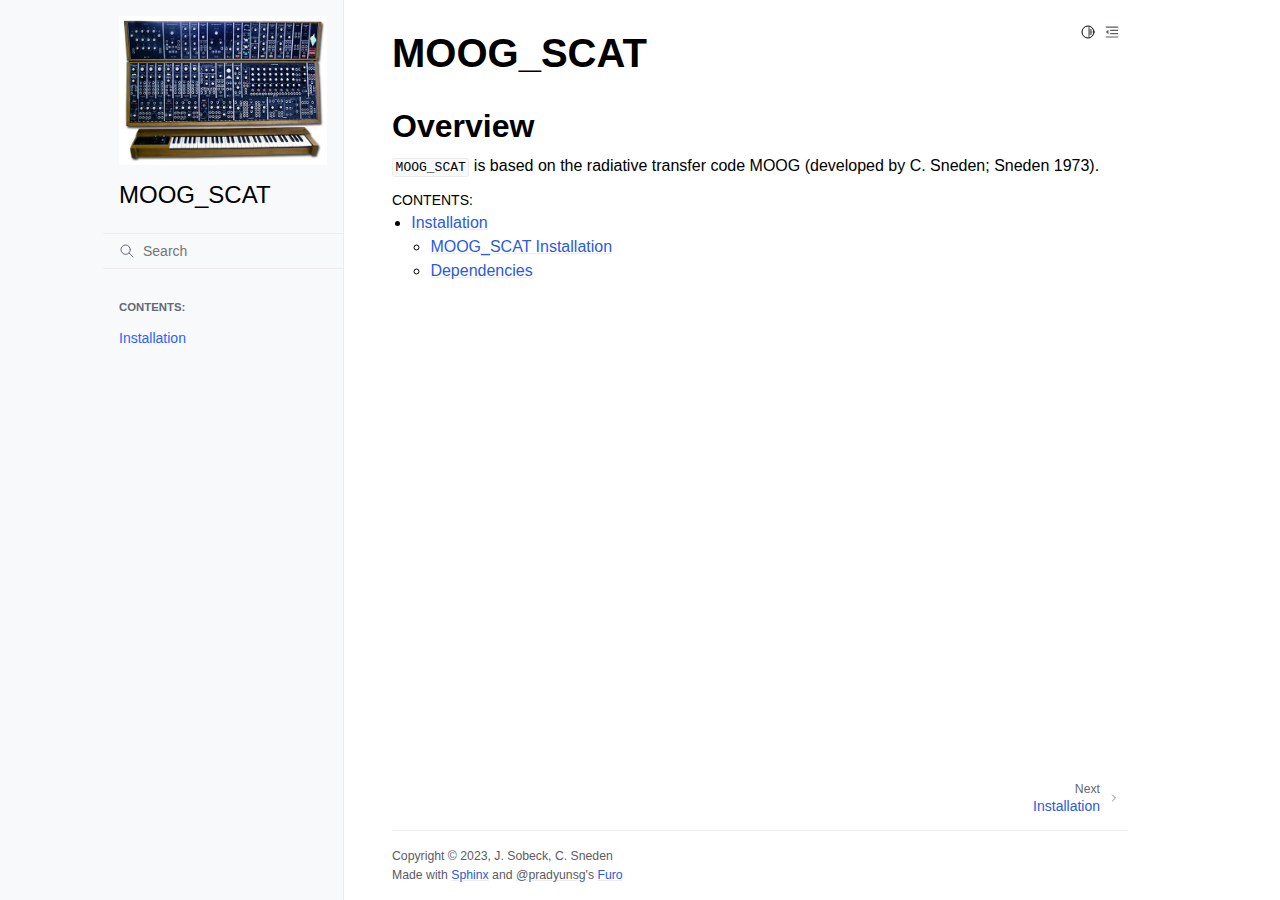
==== commit f2d9562a: "minor modifications" ====
--- a/docs/_build/html/index.html
+++ b/docs/_build/html/index.html
@@ -3,9 +3,9 @@
   <head><meta charset="utf-8"/>
     <meta name="viewport" content="width=device-width,initial-scale=1"/>
     <meta name="color-scheme" content="light dark"><meta name="generator" content="Docutils 0.19: https://docutils.sourceforge.io/" />
-<link rel="index" title="Index" href="genindex.html" /><link rel="search" title="Search" href="search.html" />
-
-    <link rel="shortcut icon" href="_static/favicon_moog.ico"/><!-- Generated with Sphinx 7.0.1 and Furo 2023.05.20 -->
+<link rel="index" title="Index" href="genindex.html" /><link rel="search" title="Search" href="search.html" /><link rel="next" title="Installation" href="installation.html" />
+
+    <!-- Generated with Sphinx 7.0.1 and Furo 2023.05.20 -->
         <title>MOOG_SCAT</title>
       <link rel="stylesheet" type="text/css" href="_static/pygments.css" />
     <link rel="stylesheet" type="text/css" href="_static/styles/furo.css?digest=e6660623a769aa55fea372102b9bf3151b292993" />
@@ -16,7 +16,7 @@
 
 <style>
   body {
-    --color-code-background: #eeffcc;
+    --color-code-background: #f8f8f8;
   --color-code-foreground: black;
   
   }
@@ -157,7 +157,11 @@
   <input type="hidden" name="area" value="default">
 </form>
 <div id="searchbox"></div><div class="sidebar-scroll"><div class="sidebar-tree">
-  
+  <p class="caption" role="heading"><span class="caption-text">Contents:</span></p>
+<ul>
+<li class="toctree-l1"><a class="reference internal" href="installation.html">Installation</a></li>
+</ul>
+
 </div>
 </div>
 
@@ -192,22 +196,19 @@
         <article role="main">
           <section id="moog-scat">
 <h1>MOOG_SCAT<a class="headerlink" href="#moog-scat" title="Permalink to this heading">#</a></h1>
-<section id="overview-and-background">
-<h2>Overview and Background<a class="headerlink" href="#overview-and-background" title="Permalink to this heading">#</a></h2>
-<p>MOOG_SCAT is based on the radiative transfer code MOOG (developed by C. Sneden; Sneden 1973).</p>
-<ul class="simple">
-<li><p><a class="reference external" href="installation.html">Installation</a></p></li>
-</ul>
+<section id="overview">
+<h2>Overview<a class="headerlink" href="#overview" title="Permalink to this heading">#</a></h2>
+<p><code class="docutils literal notranslate"><span class="pre">MOOG_SCAT</span></code> is based on the radiative transfer code MOOG (developed by C. Sneden; Sneden 1973).</p>
 <div class="toctree-wrapper compound">
+<p class="caption" role="heading"><span class="caption-text">Contents:</span></p>
+<ul>
+<li class="toctree-l1"><a class="reference internal" href="installation.html">Installation</a><ul>
+<li class="toctree-l2"><a class="reference internal" href="installation.html#moog-scat-installation">MOOG_SCAT Installation</a></li>
+<li class="toctree-l2"><a class="reference internal" href="installation.html#dependencies">Dependencies</a></li>
+</ul>
+</li>
+</ul>
 </div>
-</section>
-<section id="indices-and-tables">
-<h2>Indices and Tables<a class="headerlink" href="#indices-and-tables" title="Permalink to this heading">#</a></h2>
-<ul class="simple">
-<li><p><a class="reference internal" href="genindex.html"><span class="std std-ref">Index</span></a></p></li>
-<li><p><a class="reference internal" href="py-modindex.html"><span class="std std-ref">Module Index</span></a></p></li>
-<li><p><a class="reference internal" href="search.html"><span class="std std-ref">Search Page</span></a></p></li>
-</ul>
 </section>
 </section>
 
@@ -216,7 +217,15 @@
       <footer>
         
         <div class="related-pages">
-          
+          <a class="next-page" href="installation.html">
+              <div class="page-info">
+                <div class="context">
+                  <span>Next</span>
+                </div>
+                <div class="title">Installation</div>
+              </div>
+              <svg class="furo-related-icon"><use href="#svg-arrow-right"></use></svg>
+            </a>
           
         </div>
         <div class="bottom-of-page">
@@ -249,8 +258,7 @@
           <div class="toc-tree">
             <ul>
 <li><a class="reference internal" href="#">MOOG_SCAT</a><ul>
-<li><a class="reference internal" href="#overview-and-background">Overview and Background</a></li>
-<li><a class="reference internal" href="#indices-and-tables">Indices and Tables</a></li>
+<li><a class="reference internal" href="#overview">Overview</a></li>
 </ul>
 </li>
 </ul>
--- a/docs/_build/html/_static/pygments.css
+++ b/docs/_build/html/_static/pygments.css
@@ -4,74 +4,83 @@
 .highlight td.linenos .special { color: #000000; background-color: #ffffc0; padding-left: 5px; padding-right: 5px; }
 .highlight span.linenos.special { color: #000000; background-color: #ffffc0; padding-left: 5px; padding-right: 5px; }
 .highlight .hll { background-color: #ffffcc }
-.highlight { background: #eeffcc; }
-.highlight .c { color: #408090; font-style: italic } /* Comment */
-.highlight .err { border: 1px solid #FF0000 } /* Error */
-.highlight .k { color: #007020; font-weight: bold } /* Keyword */
-.highlight .o { color: #666666 } /* Operator */
-.highlight .ch { color: #408090; font-style: italic } /* Comment.Hashbang */
-.highlight .cm { color: #408090; font-style: italic } /* Comment.Multiline */
-.highlight .cp { color: #007020 } /* Comment.Preproc */
-.highlight .cpf { color: #408090; font-style: italic } /* Comment.PreprocFile */
-.highlight .c1 { color: #408090; font-style: italic } /* Comment.Single */
-.highlight .cs { color: #408090; background-color: #fff0f0 } /* Comment.Special */
-.highlight .gd { color: #A00000 } /* Generic.Deleted */
-.highlight .ge { font-style: italic } /* Generic.Emph */
-.highlight .gr { color: #FF0000 } /* Generic.Error */
+.highlight { background: #f8f8f8; }
+.highlight .c { color: #8f5902; font-style: italic } /* Comment */
+.highlight .err { color: #a40000; border: 1px solid #ef2929 } /* Error */
+.highlight .g { color: #000000 } /* Generic */
+.highlight .k { color: #204a87; font-weight: bold } /* Keyword */
+.highlight .l { color: #000000 } /* Literal */
+.highlight .n { color: #000000 } /* Name */
+.highlight .o { color: #ce5c00; font-weight: bold } /* Operator */
+.highlight .x { color: #000000 } /* Other */
+.highlight .p { color: #000000; font-weight: bold } /* Punctuation */
+.highlight .ch { color: #8f5902; font-style: italic } /* Comment.Hashbang */
+.highlight .cm { color: #8f5902; font-style: italic } /* Comment.Multiline */
+.highlight .cp { color: #8f5902; font-style: italic } /* Comment.Preproc */
+.highlight .cpf { color: #8f5902; font-style: italic } /* Comment.PreprocFile */
+.highlight .c1 { color: #8f5902; font-style: italic } /* Comment.Single */
+.highlight .cs { color: #8f5902; font-style: italic } /* Comment.Special */
+.highlight .gd { color: #a40000 } /* Generic.Deleted */
+.highlight .ge { color: #000000; font-style: italic } /* Generic.Emph */
+.highlight .gr { color: #ef2929 } /* Generic.Error */
 .highlight .gh { color: #000080; font-weight: bold } /* Generic.Heading */
 .highlight .gi { color: #00A000 } /* Generic.Inserted */
-.highlight .go { color: #333333 } /* Generic.Output */
-.highlight .gp { color: #c65d09; font-weight: bold } /* Generic.Prompt */
-.highlight .gs { font-weight: bold } /* Generic.Strong */
+.highlight .go { color: #000000; font-style: italic } /* Generic.Output */
+.highlight .gp { color: #8f5902 } /* Generic.Prompt */
+.highlight .gs { color: #000000; font-weight: bold } /* Generic.Strong */
 .highlight .gu { color: #800080; font-weight: bold } /* Generic.Subheading */
-.highlight .gt { color: #0044DD } /* Generic.Traceback */
-.highlight .kc { color: #007020; font-weight: bold } /* Keyword.Constant */
-.highlight .kd { color: #007020; font-weight: bold } /* Keyword.Declaration */
-.highlight .kn { color: #007020; font-weight: bold } /* Keyword.Namespace */
-.highlight .kp { color: #007020 } /* Keyword.Pseudo */
-.highlight .kr { color: #007020; font-weight: bold } /* Keyword.Reserved */
-.highlight .kt { color: #902000 } /* Keyword.Type */
-.highlight .m { color: #208050 } /* Literal.Number */
-.highlight .s { color: #4070a0 } /* Literal.String */
-.highlight .na { color: #4070a0 } /* Name.Attribute */
-.highlight .nb { color: #007020 } /* Name.Builtin */
-.highlight .nc { color: #0e84b5; font-weight: bold } /* Name.Class */
-.highlight .no { color: #60add5 } /* Name.Constant */
-.highlight .nd { color: #555555; font-weight: bold } /* Name.Decorator */
-.highlight .ni { color: #d55537; font-weight: bold } /* Name.Entity */
-.highlight .ne { color: #007020 } /* Name.Exception */
-.highlight .nf { color: #06287e } /* Name.Function */
-.highlight .nl { color: #002070; font-weight: bold } /* Name.Label */
-.highlight .nn { color: #0e84b5; font-weight: bold } /* Name.Namespace */
-.highlight .nt { color: #062873; font-weight: bold } /* Name.Tag */
-.highlight .nv { color: #bb60d5 } /* Name.Variable */
-.highlight .ow { color: #007020; font-weight: bold } /* Operator.Word */
-.highlight .w { color: #bbbbbb } /* Text.Whitespace */
-.highlight .mb { color: #208050 } /* Literal.Number.Bin */
-.highlight .mf { color: #208050 } /* Literal.Number.Float */
-.highlight .mh { color: #208050 } /* Literal.Number.Hex */
-.highlight .mi { color: #208050 } /* Literal.Number.Integer */
-.highlight .mo { color: #208050 } /* Literal.Number.Oct */
-.highlight .sa { color: #4070a0 } /* Literal.String.Affix */
-.highlight .sb { color: #4070a0 } /* Literal.String.Backtick */
-.highlight .sc { color: #4070a0 } /* Literal.String.Char */
-.highlight .dl { color: #4070a0 } /* Literal.String.Delimiter */
-.highlight .sd { color: #4070a0; font-style: italic } /* Literal.String.Doc */
-.highlight .s2 { color: #4070a0 } /* Literal.String.Double */
-.highlight .se { color: #4070a0; font-weight: bold } /* Literal.String.Escape */
-.highlight .sh { color: #4070a0 } /* Literal.String.Heredoc */
-.highlight .si { color: #70a0d0; font-style: italic } /* Literal.String.Interpol */
-.highlight .sx { color: #c65d09 } /* Literal.String.Other */
-.highlight .sr { color: #235388 } /* Literal.String.Regex */
-.highlight .s1 { color: #4070a0 } /* Literal.String.Single */
-.highlight .ss { color: #517918 } /* Literal.String.Symbol */
-.highlight .bp { color: #007020 } /* Name.Builtin.Pseudo */
-.highlight .fm { color: #06287e } /* Name.Function.Magic */
-.highlight .vc { color: #bb60d5 } /* Name.Variable.Class */
-.highlight .vg { color: #bb60d5 } /* Name.Variable.Global */
-.highlight .vi { color: #bb60d5 } /* Name.Variable.Instance */
-.highlight .vm { color: #bb60d5 } /* Name.Variable.Magic */
-.highlight .il { color: #208050 } /* Literal.Number.Integer.Long */
+.highlight .gt { color: #a40000; font-weight: bold } /* Generic.Traceback */
+.highlight .kc { color: #204a87; font-weight: bold } /* Keyword.Constant */
+.highlight .kd { color: #204a87; font-weight: bold } /* Keyword.Declaration */
+.highlight .kn { color: #204a87; font-weight: bold } /* Keyword.Namespace */
+.highlight .kp { color: #204a87; font-weight: bold } /* Keyword.Pseudo */
+.highlight .kr { color: #204a87; font-weight: bold } /* Keyword.Reserved */
+.highlight .kt { color: #204a87; font-weight: bold } /* Keyword.Type */
+.highlight .ld { color: #000000 } /* Literal.Date */
+.highlight .m { color: #0000cf; font-weight: bold } /* Literal.Number */
+.highlight .s { color: #4e9a06 } /* Literal.String */
+.highlight .na { color: #c4a000 } /* Name.Attribute */
+.highlight .nb { color: #204a87 } /* Name.Builtin */
+.highlight .nc { color: #000000 } /* Name.Class */
+.highlight .no { color: #000000 } /* Name.Constant */
+.highlight .nd { color: #5c35cc; font-weight: bold } /* Name.Decorator */
+.highlight .ni { color: #ce5c00 } /* Name.Entity */
+.highlight .ne { color: #cc0000; font-weight: bold } /* Name.Exception */
+.highlight .nf { color: #000000 } /* Name.Function */
+.highlight .nl { color: #f57900 } /* Name.Label */
+.highlight .nn { color: #000000 } /* Name.Namespace */
+.highlight .nx { color: #000000 } /* Name.Other */
+.highlight .py { color: #000000 } /* Name.Property */
+.highlight .nt { color: #204a87; font-weight: bold } /* Name.Tag */
+.highlight .nv { color: #000000 } /* Name.Variable */
+.highlight .ow { color: #204a87; font-weight: bold } /* Operator.Word */
+.highlight .pm { color: #000000; font-weight: bold } /* Punctuation.Marker */
+.highlight .w { color: #f8f8f8 } /* Text.Whitespace */
+.highlight .mb { color: #0000cf; font-weight: bold } /* Literal.Number.Bin */
+.highlight .mf { color: #0000cf; font-weight: bold } /* Literal.Number.Float */
+.highlight .mh { color: #0000cf; font-weight: bold } /* Literal.Number.Hex */
+.highlight .mi { color: #0000cf; font-weight: bold } /* Literal.Number.Integer */
+.highlight .mo { color: #0000cf; font-weight: bold } /* Literal.Number.Oct */
+.highlight .sa { color: #4e9a06 } /* Literal.String.Affix */
+.highlight .sb { color: #4e9a06 } /* Literal.String.Backtick */
+.highlight .sc { color: #4e9a06 } /* Literal.String.Char */
+.highlight .dl { color: #4e9a06 } /* Literal.String.Delimiter */
+.highlight .sd { color: #8f5902; font-style: italic } /* Literal.String.Doc */
+.highlight .s2 { color: #4e9a06 } /* Literal.String.Double */
+.highlight .se { color: #4e9a06 } /* Literal.String.Escape */
+.highlight .sh { color: #4e9a06 } /* Literal.String.Heredoc */
+.highlight .si { color: #4e9a06 } /* Literal.String.Interpol */
+.highlight .sx { color: #4e9a06 } /* Literal.String.Other */
+.highlight .sr { color: #4e9a06 } /* Literal.String.Regex */
+.highlight .s1 { color: #4e9a06 } /* Literal.String.Single */
+.highlight .ss { color: #4e9a06 } /* Literal.String.Symbol */
+.highlight .bp { color: #3465a4 } /* Name.Builtin.Pseudo */
+.highlight .fm { color: #000000 } /* Name.Function.Magic */
+.highlight .vc { color: #000000 } /* Name.Variable.Class */
+.highlight .vg { color: #000000 } /* Name.Variable.Global */
+.highlight .vi { color: #000000 } /* Name.Variable.Instance */
+.highlight .vm { color: #000000 } /* Name.Variable.Magic */
+.highlight .il { color: #0000cf; font-weight: bold } /* Literal.Number.Integer.Long */
 @media not print {
 body[data-theme="dark"] .highlight pre { line-height: 125%; }
 body[data-theme="dark"] .highlight td.linenos .normal { color: #aaaaaa; background-color: transparent; padding-left: 5px; padding-right: 5px; }
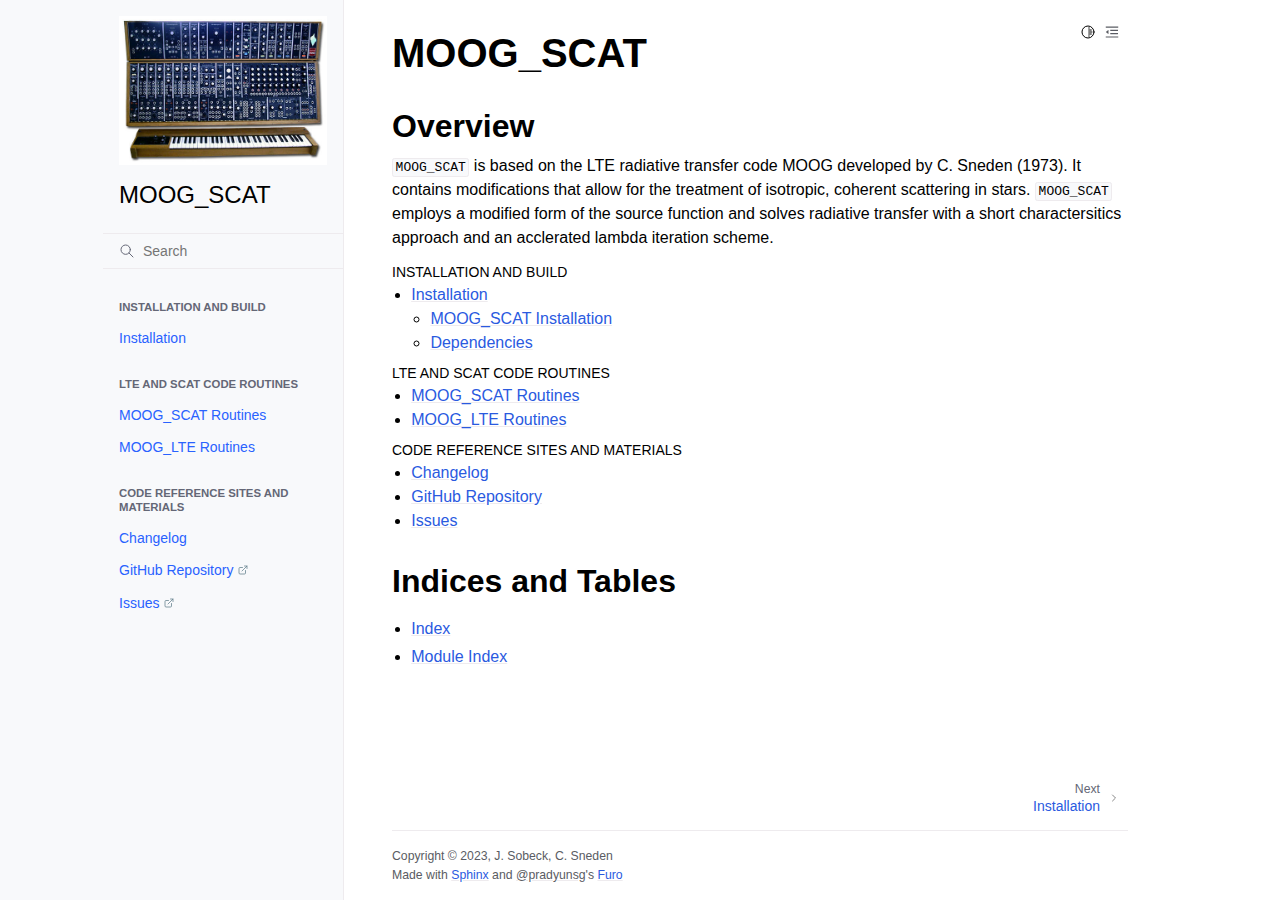
==== commit a7285bf3: "major documentation changes" ====
--- a/docs/_build/html/index.html
+++ b/docs/_build/html/index.html
@@ -157,9 +157,20 @@
   <input type="hidden" name="area" value="default">
 </form>
 <div id="searchbox"></div><div class="sidebar-scroll"><div class="sidebar-tree">
-  <p class="caption" role="heading"><span class="caption-text">Contents:</span></p>
+  <p class="caption" role="heading"><span class="caption-text">Installation and Build</span></p>
 <ul>
 <li class="toctree-l1"><a class="reference internal" href="installation.html">Installation</a></li>
+</ul>
+<p class="caption" role="heading"><span class="caption-text">LTE and SCAT Code Routines</span></p>
+<ul>
+<li class="toctree-l1"><a class="reference internal" href="moog_scat_routines.html">MOOG_SCAT Routines</a></li>
+<li class="toctree-l1"><a class="reference internal" href="moog_lte_routines.html">MOOG_LTE Routines</a></li>
+</ul>
+<p class="caption" role="heading"><span class="caption-text">Code Reference Sites and Materials</span></p>
+<ul>
+<li class="toctree-l1"><a class="reference internal" href="changelog.html">Changelog</a></li>
+<li class="toctree-l1"><a class="reference external" href="https://github.com/jsobeck/MOOG_SCAT">GitHub Repository</a></li>
+<li class="toctree-l1"><a class="reference external" href="https://github.com/jsobeck/MOOG_SCAT/issues">Issues</a></li>
 </ul>
 
 </div>
@@ -198,9 +209,11 @@
 <h1>MOOG_SCAT<a class="headerlink" href="#moog-scat" title="Permalink to this heading">#</a></h1>
 <section id="overview">
 <h2>Overview<a class="headerlink" href="#overview" title="Permalink to this heading">#</a></h2>
-<p><code class="docutils literal notranslate"><span class="pre">MOOG_SCAT</span></code> is based on the radiative transfer code MOOG (developed by C. Sneden; Sneden 1973).</p>
+<p><code class="docutils literal notranslate"><span class="pre">MOOG_SCAT</span></code> is based on the LTE radiative transfer code MOOG developed by C. Sneden (1973).  It contains modifications that allow for the treatment of
+isotropic, coherent scattering in stars.  <code class="docutils literal notranslate"><span class="pre">MOOG_SCAT</span></code> employs a modified form of the source function and solves radiative transfer with a short
+charactersitics approach and an acclerated lambda iteration scheme.</p>
 <div class="toctree-wrapper compound">
-<p class="caption" role="heading"><span class="caption-text">Contents:</span></p>
+<p class="caption" role="heading"><span class="caption-text">Installation and Build</span></p>
 <ul>
 <li class="toctree-l1"><a class="reference internal" href="installation.html">Installation</a><ul>
 <li class="toctree-l2"><a class="reference internal" href="installation.html#moog-scat-installation">MOOG_SCAT Installation</a></li>
@@ -209,6 +222,28 @@
 </li>
 </ul>
 </div>
+<div class="toctree-wrapper compound">
+<p class="caption" role="heading"><span class="caption-text">LTE and SCAT Code Routines</span></p>
+<ul>
+<li class="toctree-l1"><a class="reference internal" href="moog_scat_routines.html">MOOG_SCAT Routines</a></li>
+<li class="toctree-l1"><a class="reference internal" href="moog_lte_routines.html">MOOG_LTE Routines</a></li>
+</ul>
+</div>
+<div class="toctree-wrapper compound">
+<p class="caption" role="heading"><span class="caption-text">Code Reference Sites and Materials</span></p>
+<ul>
+<li class="toctree-l1"><a class="reference internal" href="changelog.html">Changelog</a></li>
+<li class="toctree-l1"><a class="reference external" href="https://github.com/jsobeck/MOOG_SCAT">GitHub Repository</a></li>
+<li class="toctree-l1"><a class="reference external" href="https://github.com/jsobeck/MOOG_SCAT/issues">Issues</a></li>
+</ul>
+</div>
+</section>
+<section id="indices-and-tables">
+<h2>Indices and Tables<a class="headerlink" href="#indices-and-tables" title="Permalink to this heading">#</a></h2>
+<ul class="simple">
+<li><p><a class="reference internal" href="genindex.html"><span class="std std-ref">Index</span></a></p></li>
+<li><p><a class="reference internal" href="py-modindex.html"><span class="std std-ref">Module Index</span></a></p></li>
+</ul>
 </section>
 </section>
 
@@ -258,7 +293,10 @@
           <div class="toc-tree">
             <ul>
 <li><a class="reference internal" href="#">MOOG_SCAT</a><ul>
-<li><a class="reference internal" href="#overview">Overview</a></li>
+<li><a class="reference internal" href="#overview">Overview</a><ul>
+</ul>
+</li>
+<li><a class="reference internal" href="#indices-and-tables">Indices and Tables</a></li>
 </ul>
 </li>
 </ul>
